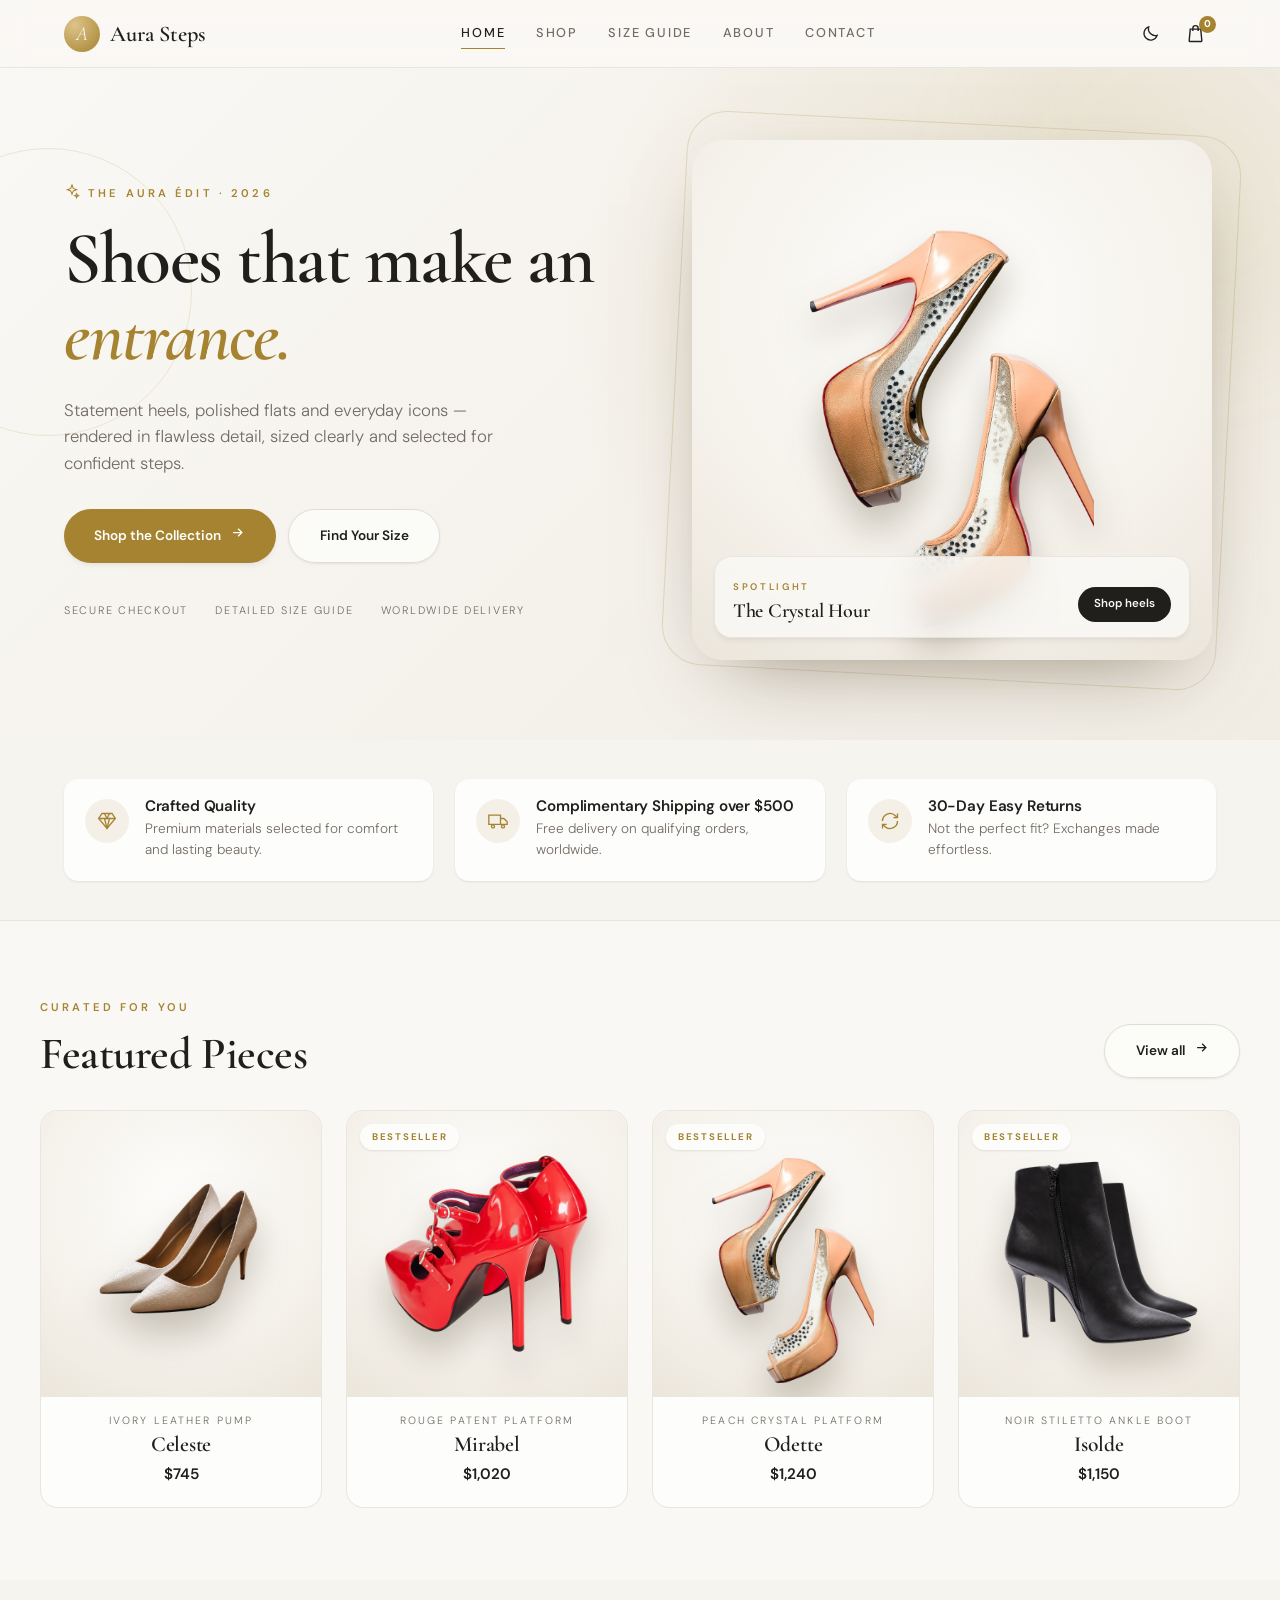
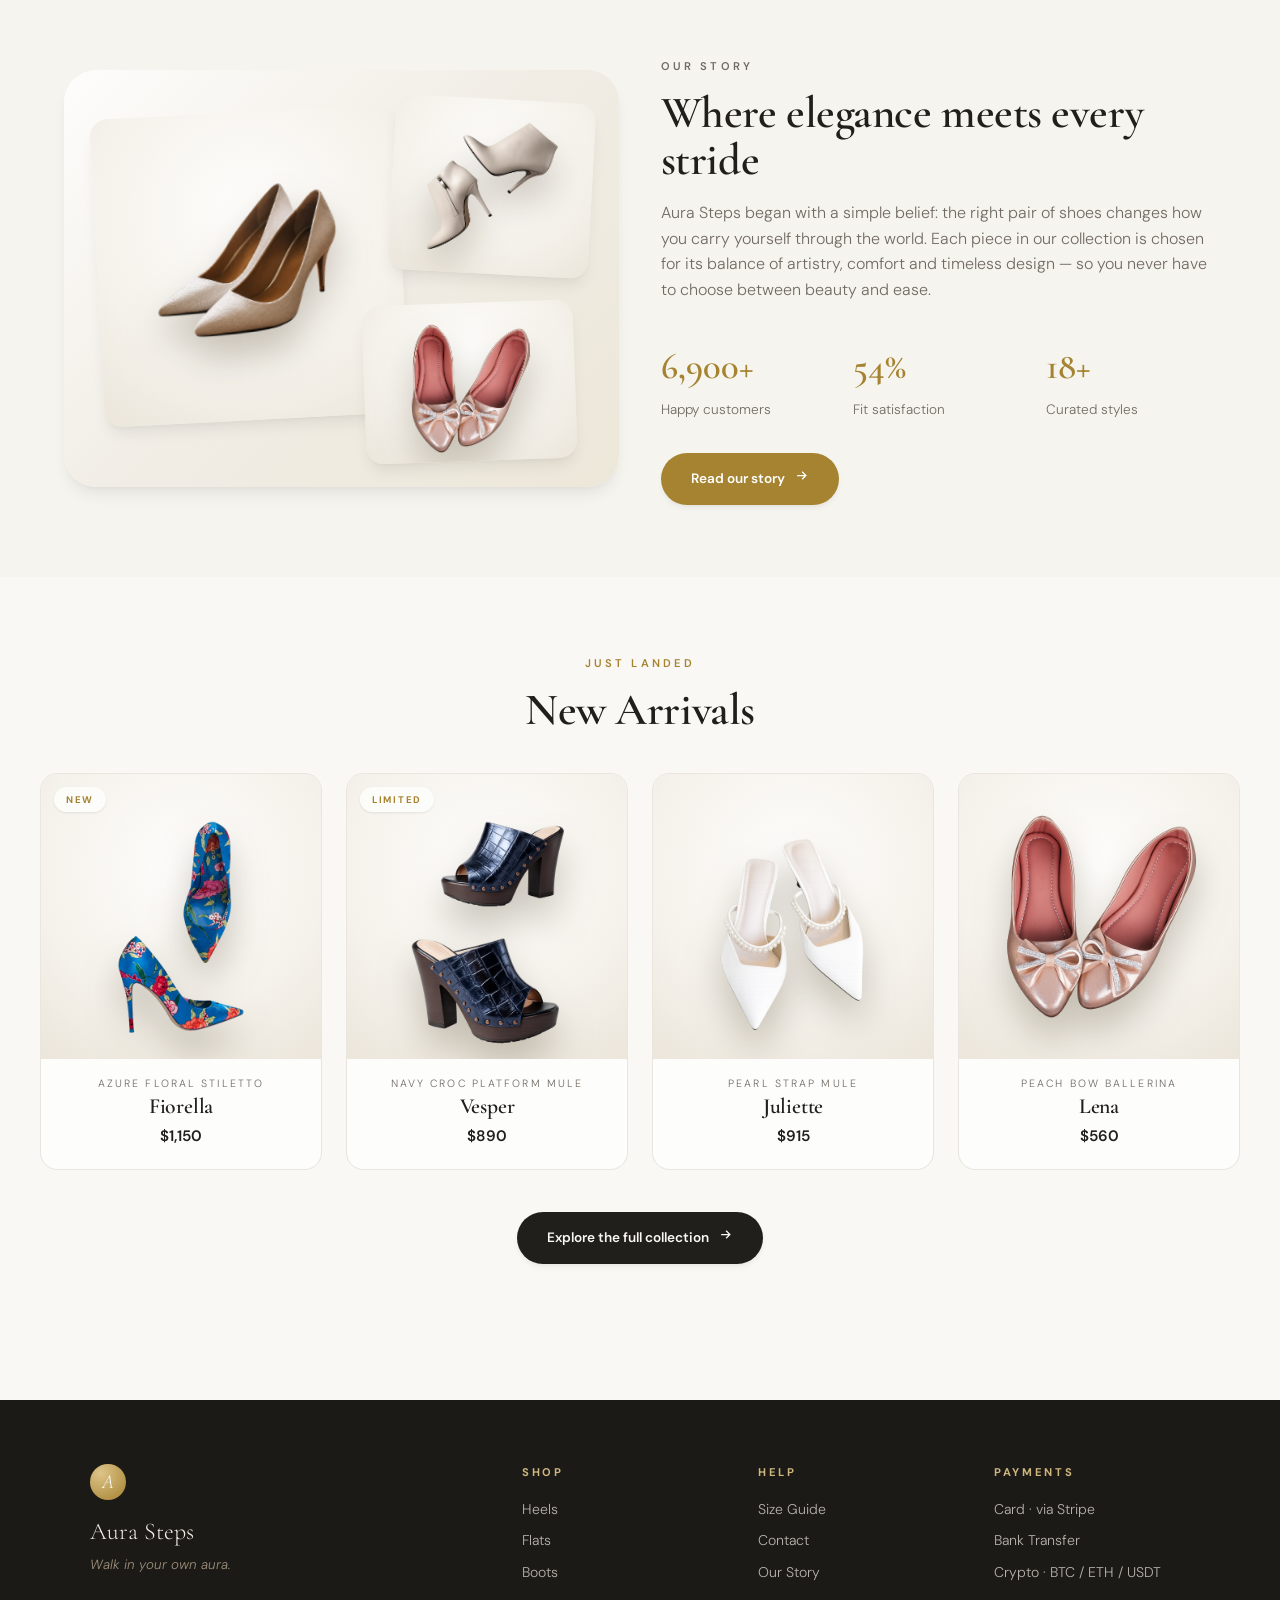
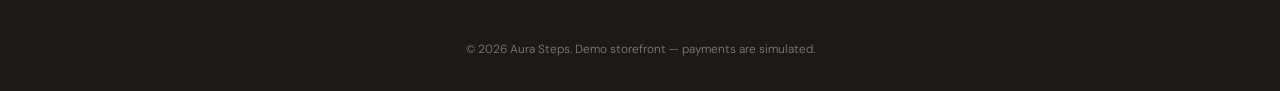
==== index.html @ 5257da81 "Optimize product images to WebP (55MB -> 4MB) Convert all 32 product photos from PNG to resized (max" ====
<!DOCTYPE html>
<html lang="en">
<head>
  <meta charset="UTF-8" />
  <meta name="viewport" content="width=device-width, initial-scale=1.0" />
  <title>Aura Steps — Luxury Footwear for Her</title>
  <meta name="description" content="Statement heels, polished flats and everyday icons — displayed beautifully, sized clearly." />
  <link rel="preconnect" href="https://fonts.googleapis.com" />
  <link rel="preconnect" href="https://fonts.gstatic.com" crossorigin />
  <link href="https://fonts.googleapis.com/css2?family=Cormorant+Garamond:ital,wght@0,500;0,600;1,500&family=DM+Sans:ital,opsz,wght@0,9..40,300;0,9..40,400;0,9..40,500;0,9..40,600;1,9..40,300&display=swap" rel="stylesheet" />
  <link rel="stylesheet" href="assets/styles.css" />
</head>
<body data-page="home">

  <header class="site-header" id="siteHeader"></header>

  <!-- Hero -->
  <section class="hero">
    <div class="hero-ring" aria-hidden="true"></div>
    <div class="hero-glow" aria-hidden="true"></div>
    <div class="hero-grid">
      <div>
        <p class="eyebrow"><span data-icon="sparkle"></span> The Aura Édit · 2026</p>
        <h1>Shoes that make an <span>entrance.</span></h1>
        <p class="hero-sub">Statement heels, polished flats and everyday icons — rendered in flawless detail, sized clearly and selected for confident steps.</p>
        <div class="hero-ctas">
          <a href="shop.html" class="btn btn-primary">Shop the Collection <span data-icon="arrow"></span></a>
          <a href="size-guide.html" class="btn btn-outline">Find Your Size</a>
        </div>
        <div class="hero-tags">
          <span>Secure checkout</span>
          <span>Detailed size guide</span>
          <span>Worldwide delivery</span>
        </div>
      </div>
      <div class="hero-figure">
        <div class="hero-figure-ring" aria-hidden="true"></div>
        <div class="hero-figure-card">
          <img src="images/heels-27.webp" alt="Odette — peach crystal platform heel" />
          <div class="hero-spot">
            <div>
              <p class="eyebrow">Spotlight</p>
              <h3>The Crystal Hour</h3>
            </div>
            <a href="product.html?id=h27">Shop heels</a>
          </div>
        </div>
      </div>
    </div>
  </section>

  <!-- Value props -->
  <section class="value-props">
    <div class="value-grid">
      <div class="value-item reveal">
        <span class="vicon" data-icon="gem"></span>
        <div><h3>Crafted Quality</h3><p>Premium materials selected for comfort and lasting beauty.</p></div>
      </div>
      <div class="value-item reveal">
        <span class="vicon" data-icon="truck"></span>
        <div><h3>Complimentary Shipping over $500</h3><p>Free delivery on qualifying orders, worldwide.</p></div>
      </div>
      <div class="value-item reveal">
        <span class="vicon" data-icon="refresh"></span>
        <div><h3>30-Day Easy Returns</h3><p>Not the perfect fit? Exchanges made effortless.</p></div>
      </div>
    </div>
  </section>

  <!-- Featured -->
  <section class="section container">
    <div class="row-head">
      <div>
        <p class="eyebrow">Curated for you</p>
        <h2 style="font-size: clamp(2rem, 3.6vw, 2.8rem);">Featured Pieces</h2>
      </div>
      <a href="shop.html" class="btn btn-outline">View all <span data-icon="arrow"></span></a>
    </div>
    <div class="product-grid" id="featuredGrid"></div>
  </section>

  <!-- Story -->
  <section class="story">
    <div class="story-grid">
      <div class="story-collage reveal">
        <div class="tile tile-1"><img src="images/heels-01.webp" alt="Celeste ivory pump" /></div>
        <div class="tile tile-2"><img src="images/boots-16.webp" alt="Greta ivory bootie" /></div>
        <div class="tile tile-3"><img src="images/flats-13.webp" alt="Lena peach ballerina" /></div>
      </div>
      <div class="story-copy reveal">
        <p class="eyebrow">Our story</p>
        <h2>Where elegance meets every stride</h2>
        <p>Aura Steps began with a simple belief: the right pair of shoes changes how you carry yourself through the world. Each piece in our collection is chosen for its balance of artistry, comfort and timeless design — so you never have to choose between beauty and ease.</p>
        <div class="story-stats">
          <div><span class="counter" data-target="12000" data-suffix="+">0</span><p>Happy customers</p></div>
          <div><span class="counter" data-target="98" data-suffix="%">0</span><p>Fit satisfaction</p></div>
          <div><span class="counter" id="stylesCount" data-target="32" data-suffix="+">0</span><p>Curated styles</p></div>
        </div>
        <a href="about.html" class="btn btn-primary" style="margin-top: 2rem;">Read our story <span data-icon="arrow"></span></a>
      </div>
    </div>
  </section>

  <!-- New arrivals -->
  <section class="section container">
    <div class="section-head center">
      <p class="eyebrow">Just landed</p>
      <h2>New Arrivals</h2>
    </div>
    <div class="product-grid" id="arrivalsGrid"></div>
    <div style="text-align:center; margin-top: 2.6rem;">
      <a href="shop.html" class="btn btn-dark">Explore the full collection <span data-icon="arrow"></span></a>
    </div>
  </section>

  <footer class="site-footer" id="siteFooter"></footer>

  <script src="assets/data.js"></script>
  <script src="assets/main.js"></script>
</body>
</html>
---- assets/styles.css ----
/* ============================================================
   AURA STEPS — design system
   Warm ivory / gold token palette with dark mode
   (HSL tokens modeled on the Aura Heels style guide)
   ============================================================ */

:root {
  --background: 40 33% 97%;
  --foreground: 30 8% 12%;
  --card: 40 40% 99%;
  --card-foreground: 30 8% 12%;
  --primary: 42 55% 42%;
  --primary-foreground: 0 0% 100%;
  --secondary: 40 30% 92%;
  --secondary-foreground: 30 8% 15%;
  --muted: 40 25% 93%;
  --muted-foreground: 30 6% 42%;
  --accent: 42 35% 89%;
  --accent-foreground: 30 8% 15%;
  --destructive: 0 72% 45%;
  --border: 38 20% 86%;
  --input: 38 20% 84%;
  --ring: 42 55% 42%;

  --radius: 0.625rem;
  --radius-sm: calc(var(--radius) - 4px);
  --radius-lg: calc(var(--radius) + 4px);
  --radius-full: 9999px;

  --shadow-sm: 0 1px 2px 0 rgb(0 0 0 / 0.03), 0 1px 3px 0 rgb(0 0 0 / 0.06);
  --shadow-md: 0 4px 6px -1px rgb(0 0 0 / 0.05), 0 2px 4px -2px rgb(0 0 0 / 0.05);
  --shadow-lg: 0 10px 15px -3px rgb(0 0 0 / 0.07), 0 4px 6px -4px rgb(0 0 0 / 0.05);
  --shadow-hero: 0 30px 80px -35px rgba(68, 48, 16, 0.55);

  --duration-fast: 150ms;
  --duration-normal: 250ms;
  --duration-slow: 350ms;

  --font-body: "DM Sans", "Segoe UI", sans-serif;
  --font-display: "Cormorant Garamond", Georgia, serif;

  --shoe-pane: radial-gradient(circle at 50% 32%, hsl(40 45% 99%) 0%, hsl(40 33% 94%) 62%, hsl(39 30% 89%) 100%);
  --shoe-shadow: drop-shadow(0 22px 18px rgba(60, 45, 20, 0.26));
}

.dark {
  --background: 240 8% 6%;
  --foreground: 40 20% 96%;
  --card: 240 7% 9%;
  --card-foreground: 40 20% 96%;
  --primary: 42 55% 55%;
  --primary-foreground: 30 10% 8%;
  --secondary: 240 5% 13%;
  --secondary-foreground: 40 20% 96%;
  --muted: 240 5% 14%;
  --muted-foreground: 40 8% 62%;
  --accent: 240 5% 17%;
  --accent-foreground: 40 20% 96%;
  --border: 240 5% 17%;
  --input: 240 5% 19%;
  --ring: 42 55% 55%;

  --shadow-sm: 0 1px 3px 0 rgb(0 0 0 / 0.3), 0 1px 2px -1px rgb(0 0 0 / 0.3);
  --shadow-md: 0 4px 6px -1px rgb(0 0 0 / 0.35), 0 2px 4px -2px rgb(0 0 0 / 0.3);
  --shadow-lg: 0 10px 15px -3px rgb(0 0 0 / 0.4), 0 4px 6px -4px rgb(0 0 0 / 0.3);
  --shadow-hero: 0 30px 80px -35px rgba(0, 0, 0, 0.8);

  --shoe-pane: radial-gradient(circle at 50% 32%, hsl(240 6% 15%) 0%, hsl(240 6% 11%) 62%, hsl(240 7% 8%) 100%);
  --shoe-shadow: drop-shadow(0 22px 20px rgba(0, 0, 0, 0.55));
}

* { margin: 0; padding: 0; box-sizing: border-box; }
[hidden] { display: none !important; }
html { scroll-behavior: smooth; }

body {
  font-family: var(--font-body);
  background: hsl(var(--background));
  color: hsl(var(--foreground));
  line-height: 1.6;
  font-weight: 300;
  transition: background-color var(--duration-normal), color var(--duration-normal);
}

h1, h2, h3 { font-family: var(--font-display); font-weight: 600; line-height: 1.05; letter-spacing: -0.01em; }
a { color: inherit; }
img { max-width: 100%; }

.eyebrow {
  display: inline-flex; align-items: center; gap: 0.5rem;
  text-transform: uppercase; letter-spacing: 0.28em;
  font-size: 0.7rem; font-weight: 600;
  color: hsl(var(--primary));
  margin-bottom: 0.9rem;
}

.container { max-width: 1200px; margin: 0 auto; padding: 0 1.5rem; }
.section { padding: 4.5rem 0; }
.section-head { margin-bottom: 2.4rem; }
.section-head.center { text-align: center; }
.section-head h2 { font-size: clamp(2rem, 3.6vw, 2.8rem); }
.section-sub { color: hsl(var(--muted-foreground)); max-width: 540px; margin-top: 0.6rem; }
.center .section-sub { margin-inline: auto; }

/* ---------- Buttons ---------- */
.btn {
  display: inline-flex; align-items: center; justify-content: center; gap: 0.55rem;
  font-family: var(--font-body); font-size: 0.85rem; font-weight: 600;
  text-decoration: none; border: none; cursor: pointer;
  padding: 0.95rem 1.9rem; border-radius: var(--radius-full);
  transition: transform var(--duration-fast), background-color var(--duration-fast), color var(--duration-fast);
}
.btn-primary { background: hsl(var(--primary)); color: hsl(var(--primary-foreground)); box-shadow: var(--shadow-md); }
.btn-primary:hover { transform: scale(1.04); }
.btn-dark { background: hsl(var(--foreground)); color: hsl(var(--background)); box-shadow: var(--shadow-md); }
.btn-dark:hover { transform: scale(1.04); }
.btn-outline {
  background: hsl(var(--card) / 0.8); color: hsl(var(--foreground));
  border: 1px solid hsl(var(--border)); box-shadow: var(--shadow-sm); backdrop-filter: blur(6px);
}
.btn-outline:hover { background: hsl(var(--accent)); }
.btn-block { width: 100%; }

/* ---------- Header ---------- */
.site-header {
  position: sticky; top: 0; z-index: 50;
  background: hsl(var(--background) / 0.82);
  backdrop-filter: blur(14px);
  border-bottom: 1px solid hsl(var(--border) / 0.7);
}
.nav-inner {
  max-width: 1200px; margin: 0 auto;
  display: flex; align-items: center; justify-content: space-between;
  padding: 0.85rem 1.5rem; gap: 1rem;
}
.brand { display: flex; align-items: center; gap: 0.65rem; text-decoration: none; }
.brand-mark {
  width: 36px; height: 36px; border-radius: 50%;
  display: grid; place-items: center;
  background: radial-gradient(circle at 30% 25%, hsl(42 55% 70%), hsl(var(--primary)));
  color: #fff; font-family: var(--font-display); font-size: 1.25rem; font-style: italic;
}
.brand-name { font-family: var(--font-display); font-size: 1.4rem; font-weight: 600; }
.nav-links { display: flex; gap: 1.9rem; }
.nav-links a {
  text-decoration: none; font-size: 0.8rem; letter-spacing: 0.14em; text-transform: uppercase;
  font-weight: 500; color: hsl(var(--muted-foreground));
  transition: color var(--duration-fast);
  padding: 0.3rem 0;
}
.nav-links a:hover { color: hsl(var(--primary)); }
.nav-links a.active { color: hsl(var(--foreground)); border-bottom: 1.5px solid hsl(var(--primary)); }
.nav-actions { display: flex; align-items: center; gap: 0.35rem; }
.icon-btn {
  position: relative; display: grid; place-items: center;
  width: 40px; height: 40px; border-radius: 50%;
  background: none; border: none; cursor: pointer; color: hsl(var(--foreground));
  text-decoration: none; transition: background-color var(--duration-fast);
}
.icon-btn:hover { background: hsl(var(--accent)); }
.cart-count {
  position: absolute; top: 2px; right: 0;
  background: hsl(var(--primary)); color: hsl(var(--primary-foreground));
  font-size: 0.62rem; font-weight: 700;
  min-width: 17px; height: 17px; border-radius: var(--radius-full);
  display: grid; place-items: center; padding: 0 3px;
}
.menu-btn { display: none; }

/* ---------- Hero ---------- */
.hero {
  position: relative; overflow: hidden; isolation: isolate;
  background:
    radial-gradient(circle at 75% 35%, hsl(var(--primary) / 0.16), transparent 38%),
    linear-gradient(135deg, hsl(var(--background)), hsl(var(--secondary)));
}
.hero-ring {
  position: absolute; left: -6rem; top: 5rem; width: 18rem; height: 18rem;
  border-radius: 50%; border: 1px solid hsl(var(--primary) / 0.16);
}
.hero-glow {
  position: absolute; right: -6rem; top: -6rem; width: 24rem; height: 24rem;
  border-radius: 50%; background: hsl(var(--primary) / 0.06); filter: blur(48px);
}
.hero-grid {
  position: relative; max-width: 1200px; margin: 0 auto;
  display: grid; grid-template-columns: 1.05fr 0.95fr; align-items: center;
  gap: 2.5rem; padding: 4.5rem 1.5rem 5rem; min-height: 620px;
}
.hero h1 { font-size: clamp(2.9rem, 6vw, 4.6rem); letter-spacing: -0.02em; }
.hero h1 span { color: hsl(var(--primary)); font-style: italic; }
.hero-sub { margin-top: 1.4rem; max-width: 460px; color: hsl(var(--muted-foreground)); font-size: 1.05rem; }
.hero-ctas { margin-top: 2rem; display: flex; flex-wrap: wrap; gap: 0.8rem; }
.hero-tags {
  margin-top: 2.4rem; display: flex; flex-wrap: wrap; gap: 0.6rem 1.7rem;
  font-size: 0.68rem; letter-spacing: 0.16em; text-transform: uppercase; color: hsl(var(--muted-foreground));
}
.hero-figure { position: relative; max-width: 520px; width: 100%; margin: 0 auto; }
.hero-figure-ring {
  position: absolute; inset: -1.1rem; border-radius: 2.5rem;
  border: 1px solid hsl(var(--primary) / 0.22); transform: rotate(3deg);
}
.hero-figure-card {
  position: relative; aspect-ratio: 1; border-radius: 2rem; overflow: hidden;
  background: var(--shoe-pane); box-shadow: var(--shadow-hero);
  display: grid; place-items: center;
}
.hero-figure-card img { width: 74%; height: 74%; object-fit: contain; filter: var(--shoe-shadow); }
.hero-spot {
  position: absolute; left: 1.4rem; right: 1.4rem; bottom: 1.4rem;
  display: flex; align-items: flex-end; justify-content: space-between; gap: 1rem;
  background: hsl(var(--background) / 0.85); border: 1px solid hsl(var(--border) / 0.7);
  border-radius: 1.1rem; padding: 0.95rem 1.1rem; backdrop-filter: blur(10px); box-shadow: var(--shadow-md);
}
.hero-spot .eyebrow { margin: 0; font-size: 0.6rem; }
.hero-spot h3 { font-size: 1.25rem; margin-top: 0.2rem; }
.hero-spot a {
  white-space: nowrap; text-decoration: none;
  background: hsl(var(--foreground)); color: hsl(var(--background));
  font-size: 0.72rem; font-weight: 600; padding: 0.5rem 1rem; border-radius: var(--radius-full);
}

/* ---------- Value props ---------- */
.value-props { border-bottom: 1px solid hsl(var(--border) / 0.6); background: hsl(var(--secondary) / 0.4); }
.value-grid {
  max-width: 1200px; margin: 0 auto;
  display: grid; grid-template-columns: repeat(3, 1fr); gap: 1.4rem;
  padding: 2.4rem 1.5rem;
}
.value-item {
  display: flex; gap: 1rem; align-items: flex-start;
  background: hsl(var(--card)); border-radius: var(--radius-lg);
  padding: 1.25rem 1.3rem; box-shadow: var(--shadow-sm);
}
.value-item .vicon {
  flex-shrink: 0; width: 44px; height: 44px; border-radius: 50%;
  display: grid; place-items: center;
  background: hsl(var(--primary) / 0.1); color: hsl(var(--primary));
}
.value-item h3 { font-family: var(--font-body); font-size: 0.95rem; font-weight: 600; }
.value-item p { font-size: 0.85rem; color: hsl(var(--muted-foreground)); margin-top: 0.2rem; }

/* ---------- Product cards ---------- */
.product-grid {
  display: grid; grid-template-columns: repeat(auto-fill, minmax(240px, 1fr)); gap: 1.5rem;
}
.product-card {
  display: block; text-decoration: none;
  background: hsl(var(--card)); border: 1px solid hsl(var(--border) / 0.7);
  border-radius: 1.1rem; overflow: hidden;
  transition: transform var(--duration-normal), box-shadow var(--duration-normal);
}
.product-card:hover { transform: translateY(-5px); box-shadow: var(--shadow-lg); }
.product-card-image {
  aspect-ratio: 1 / 1.02; position: relative; overflow: hidden;
  display: grid; place-items: center; background: var(--shoe-pane);
}
.product-card-image img {
  width: 76%; height: 76%; object-fit: contain;
  filter: var(--shoe-shadow);
  transition: transform var(--duration-slow);
}
.product-card:hover .product-card-image img { transform: translateY(-4px) scale(1.04); }
.product-badge {
  position: absolute; top: 13px; left: 13px; z-index: 2;
  background: hsl(var(--card) / 0.92); color: hsl(var(--primary));
  font-size: 0.6rem; font-weight: 700; letter-spacing: 0.18em; text-transform: uppercase;
  padding: 0.32rem 0.75rem; border-radius: var(--radius-full); box-shadow: var(--shadow-sm);
}
.product-card-body { padding: 1.05rem 1.2rem 1.3rem; text-align: center; }
.product-style { font-size: 0.66rem; letter-spacing: 0.2em; text-transform: uppercase; color: hsl(var(--muted-foreground)); }
.product-card-body h3 { font-size: 1.35rem; margin-top: 0.15rem; }
.product-price { margin-top: 0.4rem; font-weight: 600; font-size: 0.95rem; }
.empty-note { grid-column: 1 / -1; text-align: center; color: hsl(var(--muted-foreground)); padding: 3rem 0; font-style: italic; font-family: var(--font-display); font-size: 1.25rem; }

.row-head { display: flex; align-items: flex-end; justify-content: space-between; gap: 1rem; margin-bottom: 2rem; }

/* ---------- Story ---------- */
.story { background: hsl(var(--secondary) / 0.4); }
.story-grid {
  max-width: 1200px; margin: 0 auto;
  display: grid; grid-template-columns: 1fr 1fr; align-items: center; gap: 2.6rem;
  padding: 4.5rem 1.5rem;
}
.story-collage {
  position: relative; aspect-ratio: 4 / 3; border-radius: 2rem;
  background: linear-gradient(135deg, hsl(var(--card)), hsl(var(--secondary)), hsl(var(--accent)));
  box-shadow: var(--shadow-lg);
}
.story-collage .tile {
  position: absolute; border-radius: 1.1rem; overflow: hidden;
  background: var(--shoe-pane); box-shadow: var(--shadow-lg);
  display: grid; place-items: center;
}
.story-collage .tile img { width: 80%; height: 80%; object-fit: contain; filter: var(--shoe-shadow); }
.tile-1 { left: 6%; top: 10%; width: 55%; height: 74%; transform: rotate(-3deg); }
.tile-2 { right: 5%; top: 7%; width: 36%; height: 42%; transform: rotate(3deg); }
.tile-3 { right: 8%; bottom: 6%; width: 38%; height: 38%; transform: rotate(-2deg); }
.story-copy h2 { font-size: clamp(2rem, 3.6vw, 2.8rem); margin-bottom: 1rem; }
.story-copy p { color: hsl(var(--muted-foreground)); }
.story-stats { margin-top: 2.2rem; display: grid; grid-template-columns: repeat(3, 1fr); gap: 1.4rem; }
.counter { font-family: var(--font-display); font-size: 2.3rem; font-weight: 600; color: hsl(var(--primary)); }
.story-stats p { font-size: 0.85rem; color: hsl(var(--muted-foreground)); margin-top: 0.15rem; }

/* ---------- Shop toolbar ---------- */
.shop-toolbar {
  display: flex; flex-wrap: wrap; align-items: center; gap: 0.9rem;
  margin-bottom: 2.2rem;
}
.search-wrap {
  display: flex; align-items: center; gap: 0.55rem;
  background: hsl(var(--card)); border: 1px solid hsl(var(--input));
  border-radius: var(--radius-full); padding: 0.6rem 1.1rem; flex: 1; min-width: 210px;
  color: hsl(var(--muted-foreground));
}
.search-wrap input {
  border: none; background: none; outline: none; width: 100%;
  font-family: var(--font-body); font-size: 0.9rem; color: hsl(var(--foreground));
}
.filter-chip {
  background: hsl(var(--card)); border: 1px solid hsl(var(--border));
  border-radius: var(--radius-full); padding: 0.55rem 1.35rem; cursor: pointer;
  font-family: var(--font-body); font-size: 0.76rem; letter-spacing: 0.14em; text-transform: uppercase;
  color: hsl(var(--muted-foreground)); transition: all var(--duration-fast); font-weight: 500;
}
.filter-chip:hover { border-color: hsl(var(--primary)); color: hsl(var(--primary)); }
.filter-chip.active { background: hsl(var(--foreground)); border-color: hsl(var(--foreground)); color: hsl(var(--background)); }
.sort-select {
  background: hsl(var(--card)); border: 1px solid hsl(var(--input));
  border-radius: var(--radius-full); padding: 0.6rem 1rem;
  font-family: var(--font-body); font-size: 0.85rem; color: hsl(var(--foreground)); cursor: pointer;
}
.shop-count { font-size: 0.8rem; color: hsl(var(--muted-foreground)); letter-spacing: 0.08em; }

/* ---------- Product page ---------- */
.breadcrumb { font-size: 0.8rem; color: hsl(var(--muted-foreground)); margin-bottom: 1.6rem; }
.breadcrumb a { color: inherit; text-decoration: none; }
.breadcrumb a:hover { color: hsl(var(--primary)); }
.breadcrumb span { color: hsl(var(--foreground)); }
.pd-grid { display: grid; grid-template-columns: 1fr 1fr; gap: 3rem; align-items: start; }
.pd-image {
  position: relative; border-radius: 1.6rem; overflow: hidden;
  background: var(--shoe-pane); aspect-ratio: 1; display: grid; place-items: center;
  box-shadow: var(--shadow-md);
}
.pd-image img { width: 78%; height: 78%; object-fit: contain; filter: var(--shoe-shadow); }
.pd-info h1 { font-size: clamp(2.1rem, 4vw, 3rem); }
.pd-style { font-size: 0.75rem; letter-spacing: 0.22em; text-transform: uppercase; color: hsl(var(--muted-foreground)); margin-top: 0.3rem; }
.pd-price { font-size: 1.4rem; font-weight: 600; color: hsl(var(--primary)); margin: 1rem 0 1.1rem; }
.pd-desc { color: hsl(var(--muted-foreground)); font-size: 0.95rem; }
.pd-section { margin-top: 1.7rem; }
.pd-label-row {
  display: flex; justify-content: space-between; align-items: center;
  font-size: 0.75rem; letter-spacing: 0.14em; text-transform: uppercase;
  color: hsl(var(--muted-foreground)); margin-bottom: 0.7rem; font-weight: 500;
}
.link-btn {
  background: none; border: none; cursor: pointer; font-family: var(--font-body);
  font-size: 0.78rem; color: hsl(var(--primary)); text-decoration: underline; text-underline-offset: 3px;
}
.size-pills { display: flex; flex-wrap: wrap; gap: 0.5rem; }
.size-pill {
  min-width: 47px; padding: 0.55rem 0.7rem;
  border: 1px solid hsl(var(--input)); border-radius: var(--radius);
  background: hsl(var(--card)); color: hsl(var(--foreground));
  font-family: var(--font-body); font-size: 0.85rem; cursor: pointer;
  transition: all var(--duration-fast);
}
.size-pill:hover { border-color: hsl(var(--primary)); }
.size-pill.selected { background: hsl(var(--foreground)); color: hsl(var(--background)); border-color: hsl(var(--foreground)); }
.size-error { color: hsl(var(--destructive)); font-size: 0.8rem; margin-top: 0.55rem; }
.pd-chart { margin-top: 1rem; border: 1px solid hsl(var(--border)); border-radius: var(--radius-lg); overflow: hidden; }
.qty-row { display: flex; align-items: center; gap: 1.1rem; margin-top: 1.7rem; }
.qty-control {
  display: flex; align-items: center; gap: 0.85rem;
  border: 1px solid hsl(var(--input)); border-radius: var(--radius-full);
  padding: 0.4rem 0.9rem; background: hsl(var(--card));
}
.qty-control button {
  background: none; border: none; cursor: pointer; font-size: 1.05rem;
  color: hsl(var(--muted-foreground)); padding: 0.1rem 0.3rem;
}
.pd-fineprint { text-align: center; font-size: 0.75rem; color: hsl(var(--muted-foreground)); margin-top: 0.9rem; }

/* ---------- Size tables ---------- */
.table-wrap { overflow-x: auto; border-radius: var(--radius-lg); box-shadow: var(--shadow-md); }
.size-table { width: 100%; border-collapse: collapse; background: hsl(var(--card)); font-size: 0.9rem; min-width: 520px; }
.size-table th {
  background: hsl(var(--foreground)); color: hsl(var(--background));
  font-weight: 500; letter-spacing: 0.16em; text-transform: uppercase; font-size: 0.68rem;
  padding: 0.85rem 1rem;
}
.size-table td { padding: 0.72rem 1rem; text-align: center; border-bottom: 1px solid hsl(var(--border)); color: hsl(var(--muted-foreground)); }
.size-table tr:last-child td { border-bottom: none; }
.size-table.compact { min-width: 0; font-size: 0.8rem; }
.size-table.compact th { padding: 0.5rem 0.6rem; font-size: 0.6rem; }
.size-table.compact td { padding: 0.45rem 0.6rem; }

.guide-cards { display: grid; grid-template-columns: repeat(auto-fit, minmax(230px, 1fr)); gap: 1.4rem; margin: 2.2rem 0; }
.guide-card { background: hsl(var(--card)); border: 1px solid hsl(var(--border) / 0.7); border-radius: var(--radius-lg); padding: 1.5rem 1.6rem; box-shadow: var(--shadow-sm); }
.guide-card .vicon {
  width: 44px; height: 44px; border-radius: 50%; display: grid; place-items: center;
  background: hsl(var(--primary) / 0.1); color: hsl(var(--primary)); margin-bottom: 0.9rem;
}
.guide-card h3 { font-size: 1.3rem; margin-bottom: 0.4rem; }
.guide-card p { font-size: 0.88rem; color: hsl(var(--muted-foreground)); }

/* ---------- Cart page ---------- */
.cart-grid { display: grid; grid-template-columns: 1.5fr 1fr; gap: 2.6rem; align-items: start; }
.cart-item { display: flex; gap: 1.1rem; padding: 1.2rem 0; border-bottom: 1px solid hsl(var(--border)); }
.cart-item-thumb {
  width: 92px; height: 92px; border-radius: var(--radius-lg); overflow: hidden; flex-shrink: 0;
  background: var(--shoe-pane); display: grid; place-items: center;
}
.cart-item-thumb img { width: 82%; height: 82%; object-fit: contain; filter: var(--shoe-shadow); }
.cart-item-info { flex: 1; }
.cart-item-info h4 { font-family: var(--font-display); font-size: 1.2rem; }
.cart-item-info h4 a { text-decoration: none; }
.cart-item-meta { font-size: 0.76rem; color: hsl(var(--muted-foreground)); letter-spacing: 0.08em; }
.cart-item-row { display: flex; justify-content: space-between; align-items: center; margin-top: 0.6rem; }
.cart-item-price { font-weight: 600; font-size: 0.95rem; }
.cart-item-remove {
  background: none; border: none; color: hsl(var(--muted-foreground)); cursor: pointer;
  font-size: 0.73rem; text-decoration: underline; margin-top: 0.4rem; font-family: var(--font-body);
}
.summary-card {
  background: hsl(var(--secondary) / 0.5); border: 1px solid hsl(var(--border) / 0.7);
  border-radius: 1.2rem; padding: 1.6rem 1.7rem 1.8rem; position: sticky; top: 90px;
}
.summary-card h3 { font-size: 1.5rem; margin-bottom: 1rem; }
.summary-item { display: flex; justify-content: space-between; gap: 1rem; font-size: 0.85rem; padding: 0.3rem 0; color: hsl(var(--muted-foreground)); }
.summary-line { display: flex; justify-content: space-between; font-size: 0.9rem; padding: 0.45rem 0; border-top: 1px solid hsl(var(--border)); color: hsl(var(--muted-foreground)); }
.summary-line.total { font-size: 1.15rem; font-weight: 600; color: hsl(var(--foreground)); }
.summary-note { font-size: 0.74rem; color: hsl(var(--muted-foreground)); margin: 0.5rem 0 1rem; }
.empty-state { text-align: center; padding: 4rem 1rem; }
.empty-state p { font-family: var(--font-display); font-size: 1.5rem; font-style: italic; color: hsl(var(--muted-foreground)); margin-bottom: 1.6rem; }

/* ---------- Checkout ---------- */
.demo-banner {
  display: inline-block; background: hsl(var(--primary) / 0.12); color: hsl(var(--primary));
  font-size: 0.74rem; letter-spacing: 0.08em; font-weight: 500;
  padding: 0.4rem 1rem; border-radius: var(--radius-full); margin-bottom: 1.8rem;
}
.checkout-grid { display: grid; grid-template-columns: 1.45fr 1fr; gap: 2.6rem; align-items: start; }
.checkout-form h3 { font-size: 1.45rem; margin: 1.6rem 0 0.9rem; }
.checkout-form h3:first-child { margin-top: 0; }
.checkout-form input, .checkout-form select, .checkout-form textarea {
  width: 100%; padding: 0.85rem 1.05rem; margin-bottom: 0.7rem;
  border: 1px solid hsl(var(--input)); border-radius: var(--radius-lg);
  background: hsl(var(--card)); color: hsl(var(--foreground));
  font-family: var(--font-body); font-size: 0.9rem;
}
.checkout-form input:focus, .checkout-form select:focus, .checkout-form textarea:focus {
  outline: none; border-color: hsl(var(--ring));
}
.field-row { display: grid; grid-template-columns: 1fr 1fr; gap: 0.7rem; }
.pay-tabs { display: flex; gap: 0.6rem; margin-bottom: 1.1rem; flex-wrap: wrap; }
.pay-tab {
  flex: 1; min-width: 108px;
  background: hsl(var(--card)); border: 1px solid hsl(var(--border)); border-radius: var(--radius-lg);
  padding: 0.75rem 0.5rem; cursor: pointer; color: hsl(var(--foreground));
  font-family: var(--font-body); font-size: 0.8rem; transition: all var(--duration-fast);
}
.pay-tab:hover { border-color: hsl(var(--primary)); }
.pay-tab.active { background: hsl(var(--foreground)); color: hsl(var(--background)); border-color: hsl(var(--foreground)); }
.pay-note { font-size: 0.74rem; color: hsl(var(--muted-foreground)); margin-bottom: 0.8rem; }
.bank-box {
  background: hsl(var(--card)); border: 1px dashed hsl(var(--primary) / 0.5);
  border-radius: var(--radius-lg); padding: 1rem 1.2rem; margin-bottom: 0.6rem;
}
.bank-box p { display: flex; justify-content: space-between; gap: 1rem; font-size: 0.85rem; padding: 0.25rem 0; }
.bank-box span { color: hsl(var(--muted-foreground)); }
.wallet { font-size: 0.78rem; word-break: break-all; text-align: right; }
.success-card { text-align: center; padding: 4rem 1.5rem; }
.success-ring {
  width: 76px; height: 76px; margin: 0 auto 1.6rem;
  border-radius: 50%; display: grid; place-items: center;
  background: radial-gradient(circle at 30% 25%, hsl(42 55% 70%), hsl(var(--primary)));
  color: #fff;
}
.success-card h2 { font-size: 2.4rem; margin-bottom: 0.8rem; }
.success-card p { color: hsl(var(--muted-foreground)); margin-bottom: 1.8rem; }

/* ---------- Footer ---------- */
.site-footer { background: hsl(30 8% 10%); color: hsl(40 30% 92%); padding: 4rem 1.5rem 2rem; margin-top: 4rem; }
.dark .site-footer { background: hsl(240 8% 4%); }
.footer-inner {
  max-width: 1100px; margin: 0 auto;
  display: grid; grid-template-columns: 2fr 1fr 1fr 1fr; gap: 2.5rem;
}
.footer-brand p { font-family: var(--font-display); font-size: 1.5rem; margin-top: 0.8rem; }
.footer-brand small { color: hsl(35 15% 55%); font-style: italic; }
.footer-col h5 { font-size: 0.7rem; letter-spacing: 0.24em; text-transform: uppercase; color: hsl(42 45% 65%); margin-bottom: 1rem; }
.footer-col a { display: block; color: inherit; opacity: 0.72; text-decoration: none; font-size: 0.88rem; margin-bottom: 0.55rem; }
.footer-col a:hover { opacity: 1; color: hsl(42 45% 65%); }
.footer-note { text-align: center; margin-top: 3rem; font-size: 0.74rem; color: hsl(35 10% 48%); }

/* ---------- Toast ---------- */
.toast {
  position: fixed; bottom: 28px; left: 50%; transform: translateX(-50%);
  background: hsl(var(--foreground)); color: hsl(var(--background));
  padding: 0.85rem 1.8rem; border-radius: var(--radius-full);
  font-size: 0.85rem; letter-spacing: 0.04em;
  z-index: 200; box-shadow: var(--shadow-lg);
  animation: rise var(--duration-normal) ease;
}
@keyframes rise { from { transform: translate(-50%, 14px); opacity: 0; } to { transform: translate(-50%, 0); opacity: 1; } }

/* ---------- Reveal ---------- */
.reveal { opacity: 0; transform: translateY(18px); transition: opacity 0.55s ease, transform 0.55s ease; }
.reveal.in { opacity: 1; transform: none; }

/* ---------- Page header ---------- */
.page-head { padding: 3.6rem 0 0.6rem; }
.page-head h1 { font-size: clamp(2.3rem, 4.5vw, 3.4rem); }

/* ---------- Responsive ---------- */
@media (max-width: 920px) {
  .hero-grid { grid-template-columns: 1fr; padding-top: 3rem; min-height: 0; }
  .hero-figure { max-width: 420px; }
  .value-grid { grid-template-columns: 1fr; }
  .story-grid { grid-template-columns: 1fr; }
  .pd-grid { grid-template-columns: 1fr; gap: 2rem; }
  .cart-grid, .checkout-grid { grid-template-columns: 1fr; }
  .summary-card { position: static; }
  .footer-inner { grid-template-columns: 1fr 1fr; }
  .nav-links {
    display: none;
    position: absolute; top: 100%; left: 0; right: 0;
    flex-direction: column; gap: 0;
    background: hsl(var(--background) / 0.97); backdrop-filter: blur(14px);
    border-bottom: 1px solid hsl(var(--border));
    padding: 0.6rem 1.5rem 1rem;
  }
  .nav-links.open { display: flex; }
  .nav-links a { padding: 0.7rem 0; border-bottom: none; }
  .menu-btn { display: grid; }
}
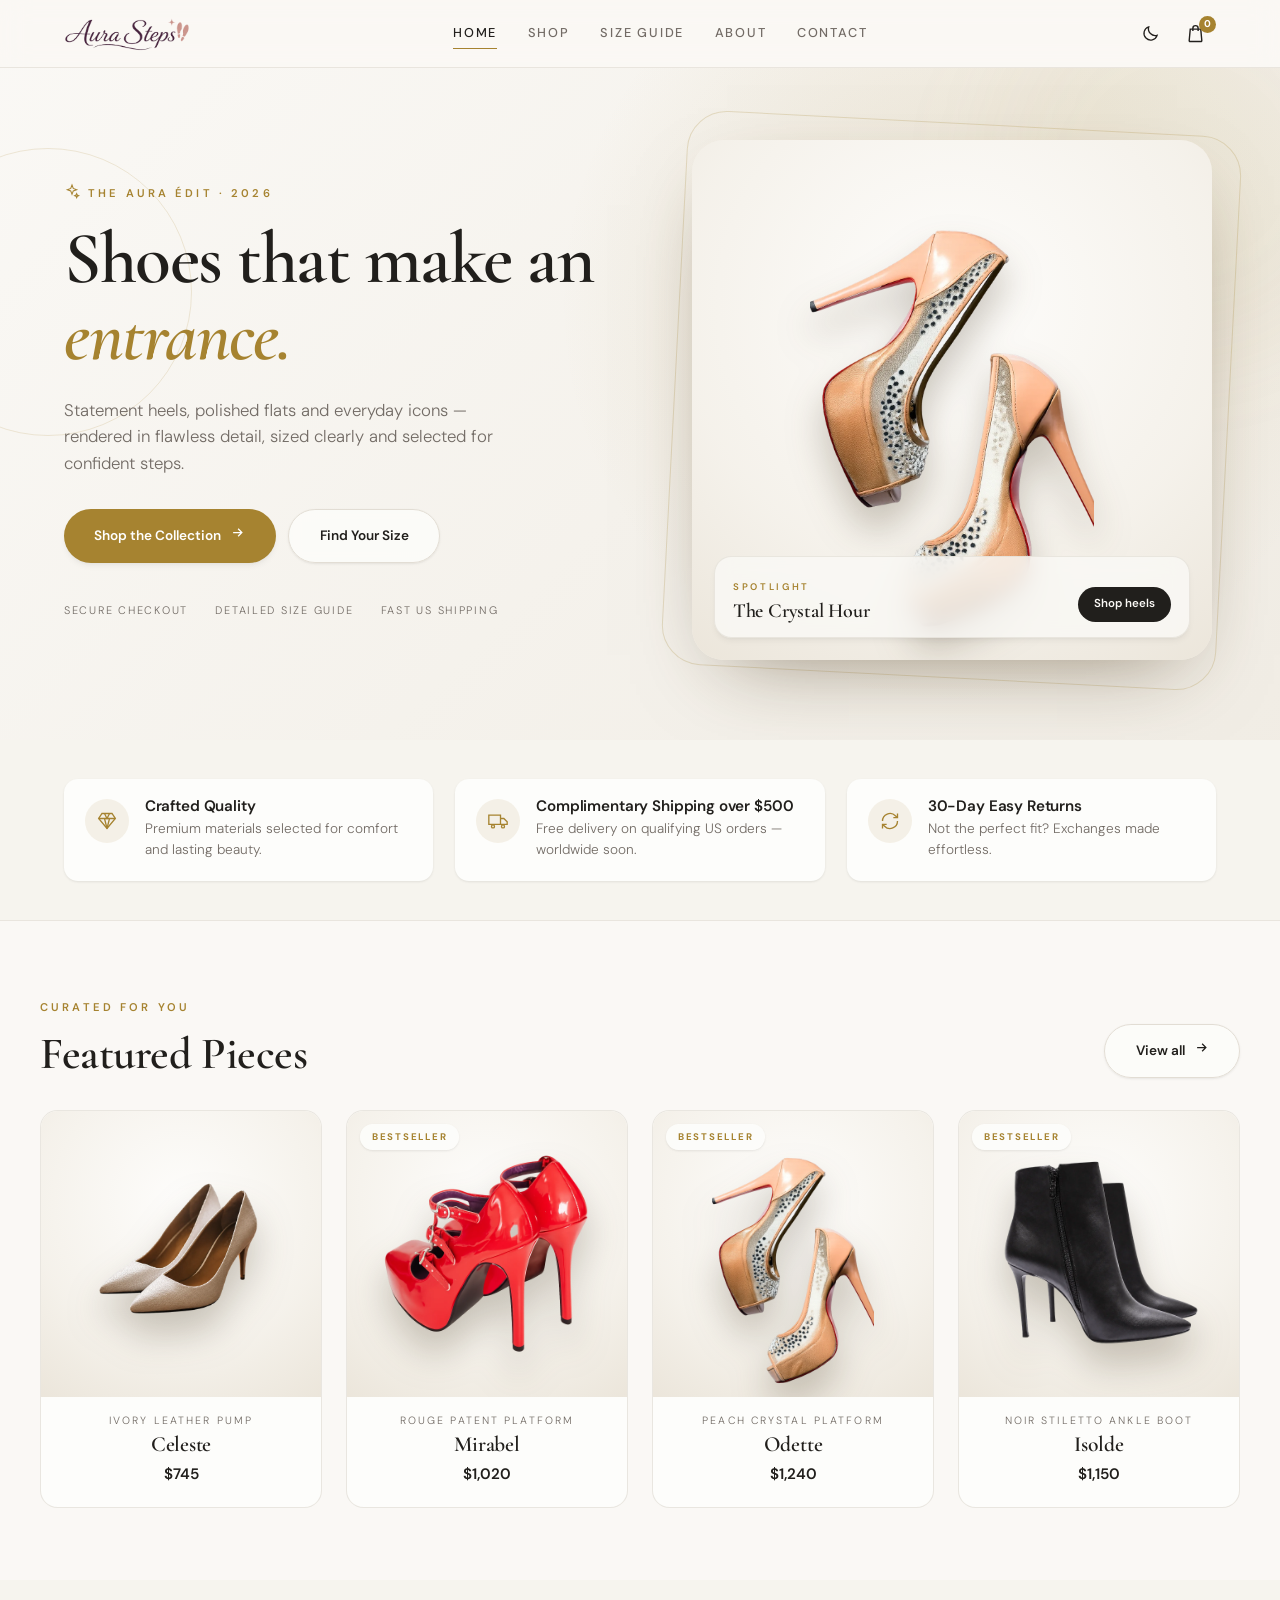
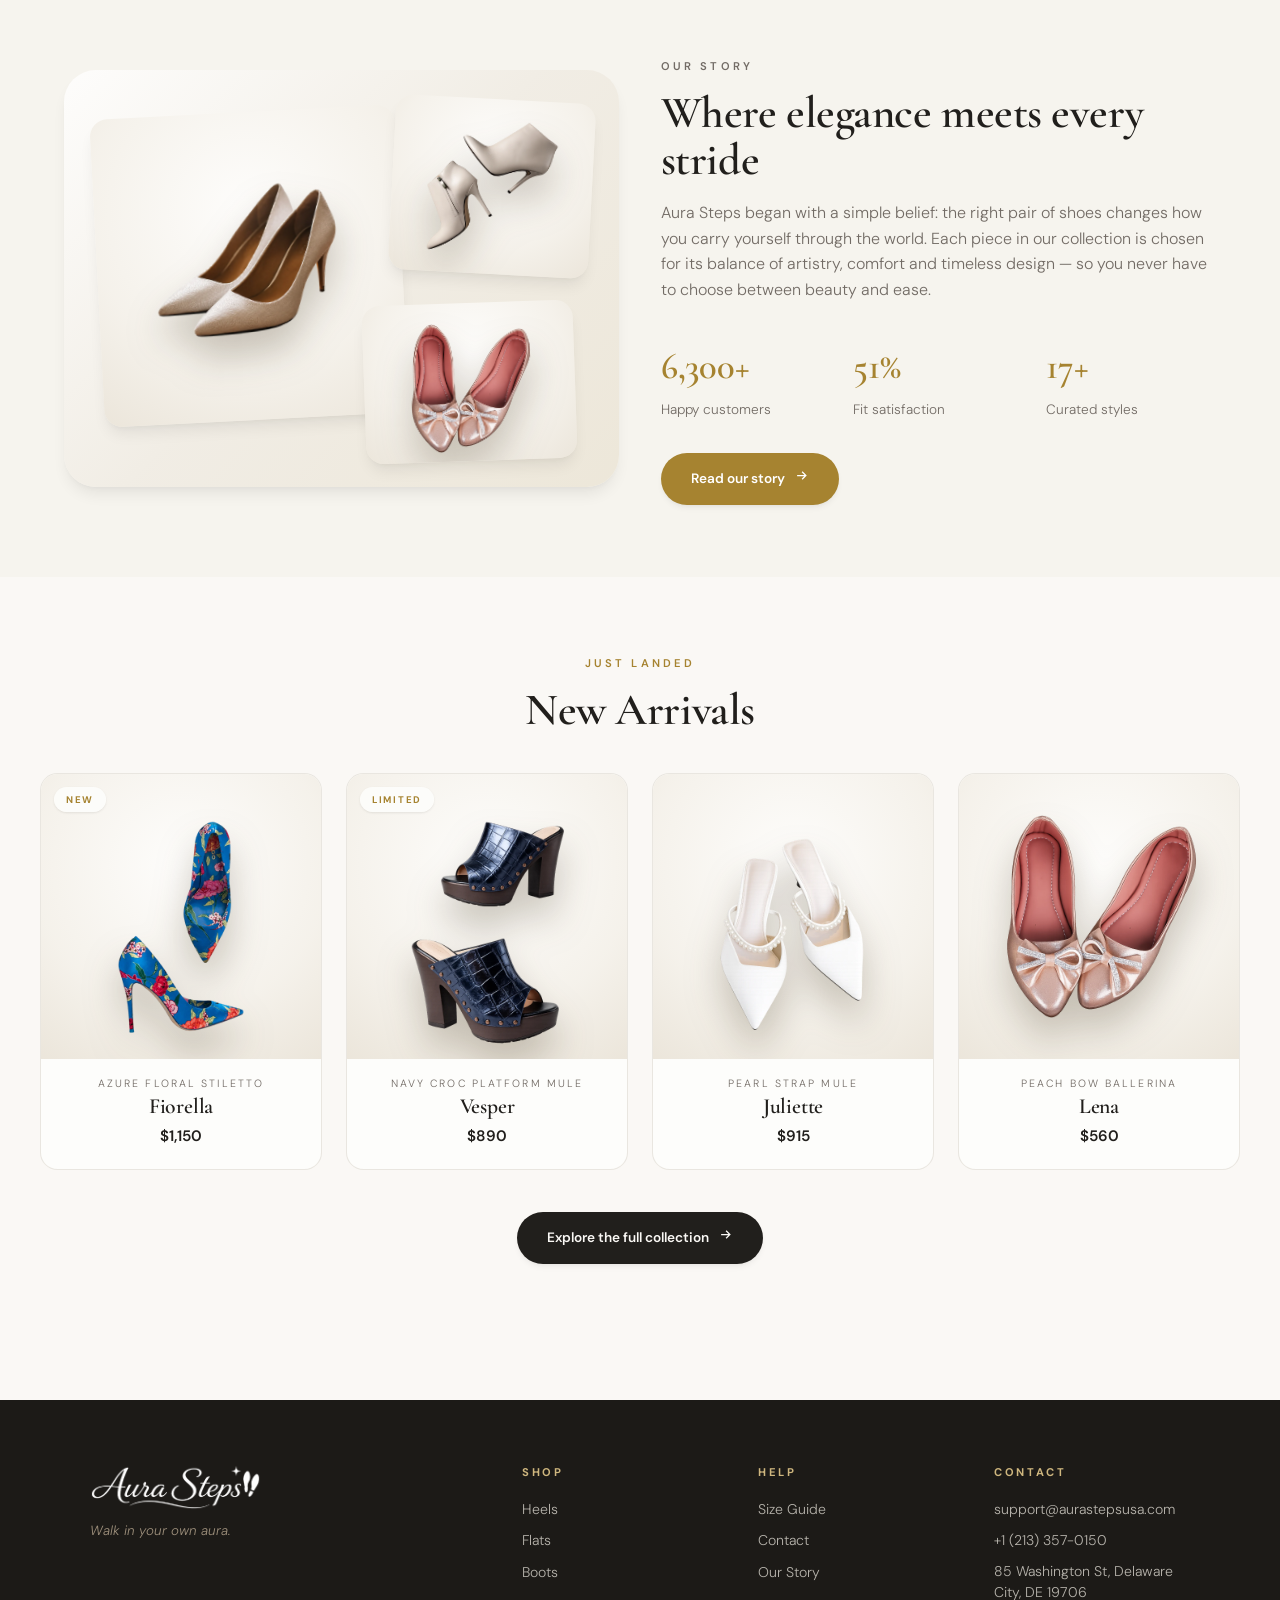
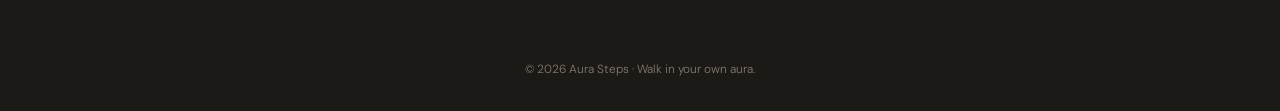
==== commit c42cab2e: "Add US-only address validation and shipping messaging at checkout Replace free-text country/state/po" ====
--- a/index.html
+++ b/index.html
@@ -30,7 +30,7 @@
         <div class="hero-tags">
           <span>Secure checkout</span>
           <span>Detailed size guide</span>
-          <span>Worldwide delivery</span>
+          <span>Fast US shipping</span>
         </div>
       </div>
       <div class="hero-figure">
@@ -58,7 +58,7 @@
       </div>
       <div class="value-item reveal">
         <span class="vicon" data-icon="truck"></span>
-        <div><h3>Complimentary Shipping over $500</h3><p>Free delivery on qualifying orders, worldwide.</p></div>
+        <div><h3>Complimentary Shipping over $500</h3><p>Free delivery on qualifying US orders — worldwide soon.</p></div>
       </div>
       <div class="value-item reveal">
         <span class="vicon" data-icon="refresh"></span>
--- a/assets/styles.css
+++ b/assets/styles.css
@@ -141,6 +141,9 @@
   color: #fff; font-family: var(--font-display); font-size: 1.25rem; font-style: italic;
 }
 .brand-name { font-family: var(--font-display); font-size: 1.4rem; font-weight: 600; }
+.brand-logo { height: 34px; width: auto; display: block; }
+.dark .brand-logo { filter: brightness(0) invert(1); }
+.footer-logo { height: 46px; filter: brightness(0) invert(1); margin-bottom: 0.4rem; }
 .nav-links { display: flex; gap: 1.9rem; }
 .nav-links a {
   text-decoration: none; font-size: 0.8rem; letter-spacing: 0.14em; text-transform: uppercase;
@@ -480,6 +483,29 @@
 }
 .success-card h2 { font-size: 2.4rem; margin-bottom: 0.8rem; }
 .success-card p { color: hsl(var(--muted-foreground)); margin-bottom: 1.8rem; }
+
+.pay-lead { font-size: 0.9rem; color: hsl(var(--muted-foreground)); margin-bottom: 1rem; }
+.ship-note { background: hsl(var(--primary) / 0.1); color: hsl(var(--foreground)); border-radius: var(--radius-lg); padding: 0.7rem 1rem; font-size: 0.85rem; margin-bottom: 1rem; }
+.field-msg { font-size: 0.8rem; margin: -0.3rem 0 0.7rem; }
+.field-msg.error { color: hsl(var(--destructive)); }
+.field-msg.ok { color: hsl(150 45% 40%); }
+#coCountry[readonly] { background: hsl(var(--muted)); color: hsl(var(--muted-foreground)); cursor: not-allowed; }
+
+/* ---------- Contact page ---------- */
+.contact-grid { display: grid; grid-template-columns: 0.8fr 1.2fr; gap: 2.4rem; align-items: start; }
+.contact-info {
+  background: hsl(var(--secondary) / 0.5); border: 1px solid hsl(var(--border) / 0.7);
+  border-radius: 1.2rem; padding: 1.8rem 1.8rem 2rem;
+}
+.contact-info h3 { font-size: 1.5rem; margin-bottom: 1.2rem; }
+.contact-line { padding: 0.7rem 0; border-top: 1px solid hsl(var(--border)); }
+.contact-line:first-of-type { border-top: none; }
+.ci-label { display: block; font-size: 0.68rem; letter-spacing: 0.16em; text-transform: uppercase; color: hsl(var(--muted-foreground)); margin-bottom: 0.25rem; }
+.contact-line a, .contact-line span:not(.ci-label) { color: hsl(var(--foreground)); text-decoration: none; font-size: 0.95rem; }
+.contact-line a:hover { color: hsl(var(--primary)); }
+.footer-addr { display: block; opacity: 0.72; font-size: 0.88rem; margin-bottom: 0.55rem; line-height: 1.5; }
+@media (max-width: 760px) { .contact-grid { grid-template-columns: 1fr; } }
+.field-label { display: block; font-size: 0.75rem; letter-spacing: 0.12em; text-transform: uppercase; color: hsl(var(--muted-foreground)); margin-bottom: 0.4rem; }
 
 /* ---------- Footer ---------- */
 .site-footer { background: hsl(30 8% 10%); color: hsl(40 30% 92%); padding: 4rem 1.5rem 2rem; margin-top: 4rem; }
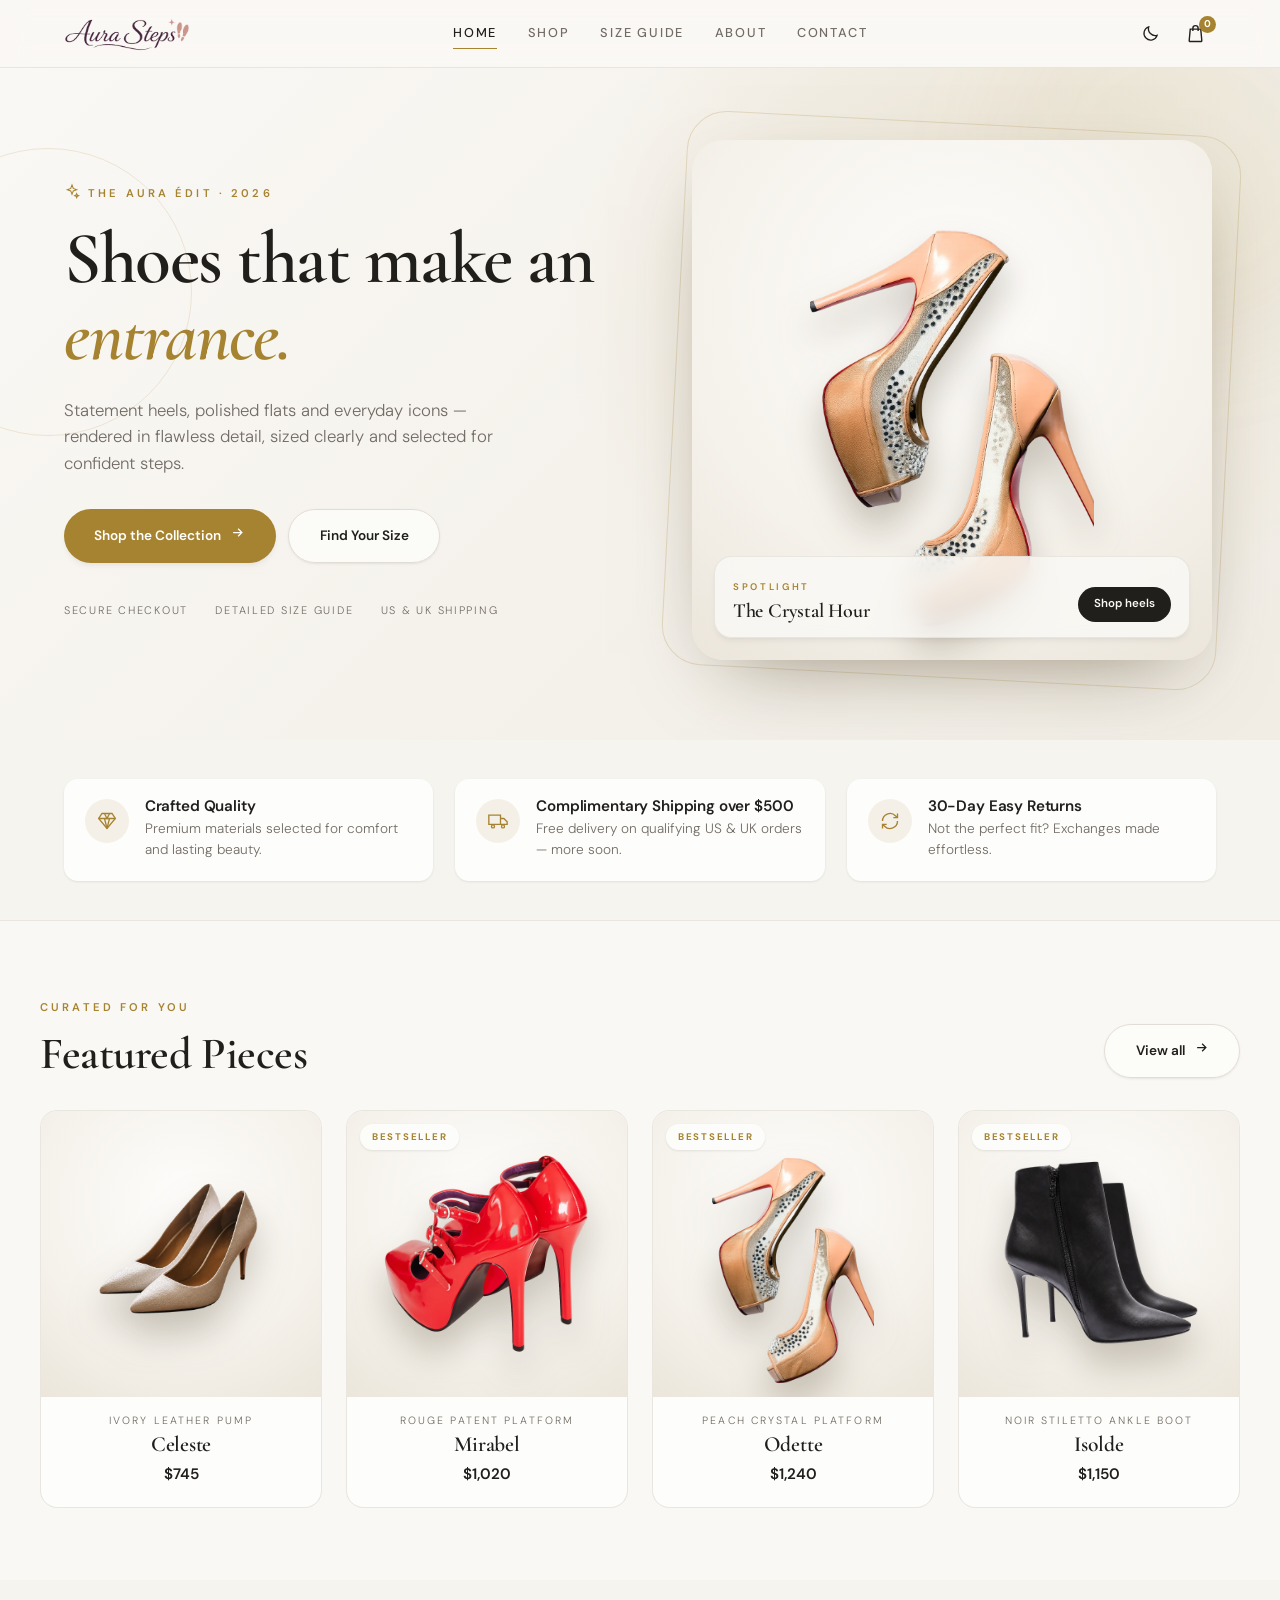
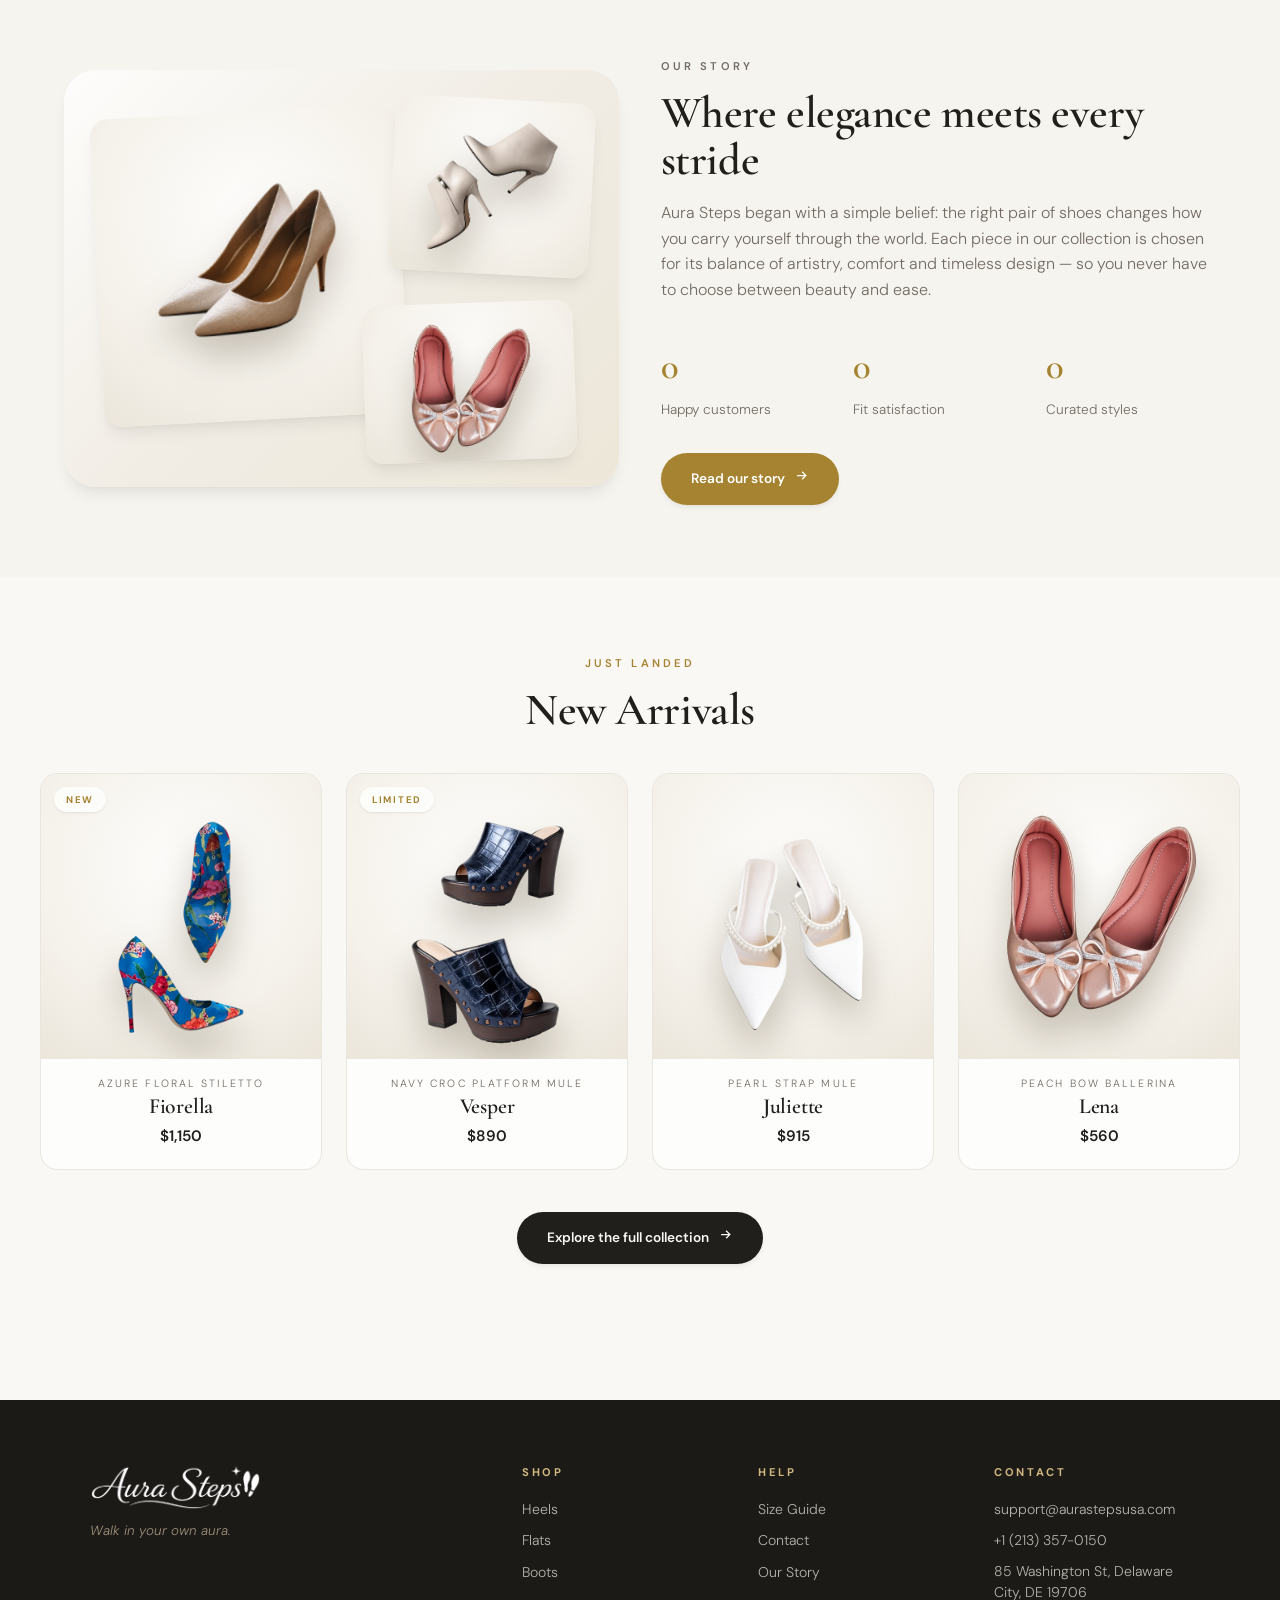
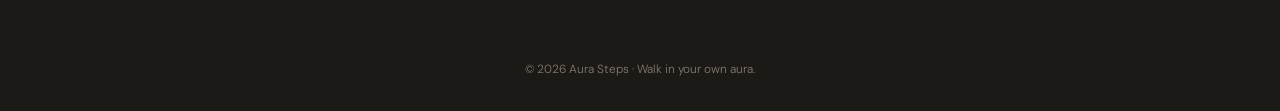
==== commit dc975426: "Support US + UK shipping with an adaptive, autocompleting address form Add a country selector (US/UK" ====
--- a/index.html
+++ b/index.html
@@ -30,7 +30,7 @@
         <div class="hero-tags">
           <span>Secure checkout</span>
           <span>Detailed size guide</span>
-          <span>Fast US shipping</span>
+          <span>US &amp; UK shipping</span>
         </div>
       </div>
       <div class="hero-figure">
@@ -58,7 +58,7 @@
       </div>
       <div class="value-item reveal">
         <span class="vicon" data-icon="truck"></span>
-        <div><h3>Complimentary Shipping over $500</h3><p>Free delivery on qualifying US orders — worldwide soon.</p></div>
+        <div><h3>Complimentary Shipping over $500</h3><p>Free delivery on qualifying US &amp; UK orders — more soon.</p></div>
       </div>
       <div class="value-item reveal">
         <span class="vicon" data-icon="refresh"></span>
--- a/assets/styles.css
+++ b/assets/styles.css
@@ -490,6 +490,18 @@
 .field-msg.error { color: hsl(var(--destructive)); }
 .field-msg.ok { color: hsl(150 45% 40%); }
 #coCountry[readonly] { background: hsl(var(--muted)); color: hsl(var(--muted-foreground)); cursor: not-allowed; }
+.addr-field { position: relative; }
+.addr-suggestions {
+  position: absolute; top: calc(100% - 0.5rem); left: 0; right: 0; z-index: 30;
+  background: hsl(var(--card)); border: 1px solid hsl(var(--border));
+  border-radius: var(--radius-lg); box-shadow: var(--shadow-lg);
+  list-style: none; margin: 0; padding: 0.3rem; max-height: 260px; overflow-y: auto;
+}
+.addr-suggestions li {
+  padding: 0.6rem 0.75rem; border-radius: var(--radius); cursor: pointer;
+  font-size: 0.88rem; color: hsl(var(--foreground)); line-height: 1.35;
+}
+.addr-suggestions li:hover, .addr-suggestions li.active { background: hsl(var(--accent)); }
 
 /* ---------- Contact page ---------- */
 .contact-grid { display: grid; grid-template-columns: 0.8fr 1.2fr; gap: 2.4rem; align-items: start; }
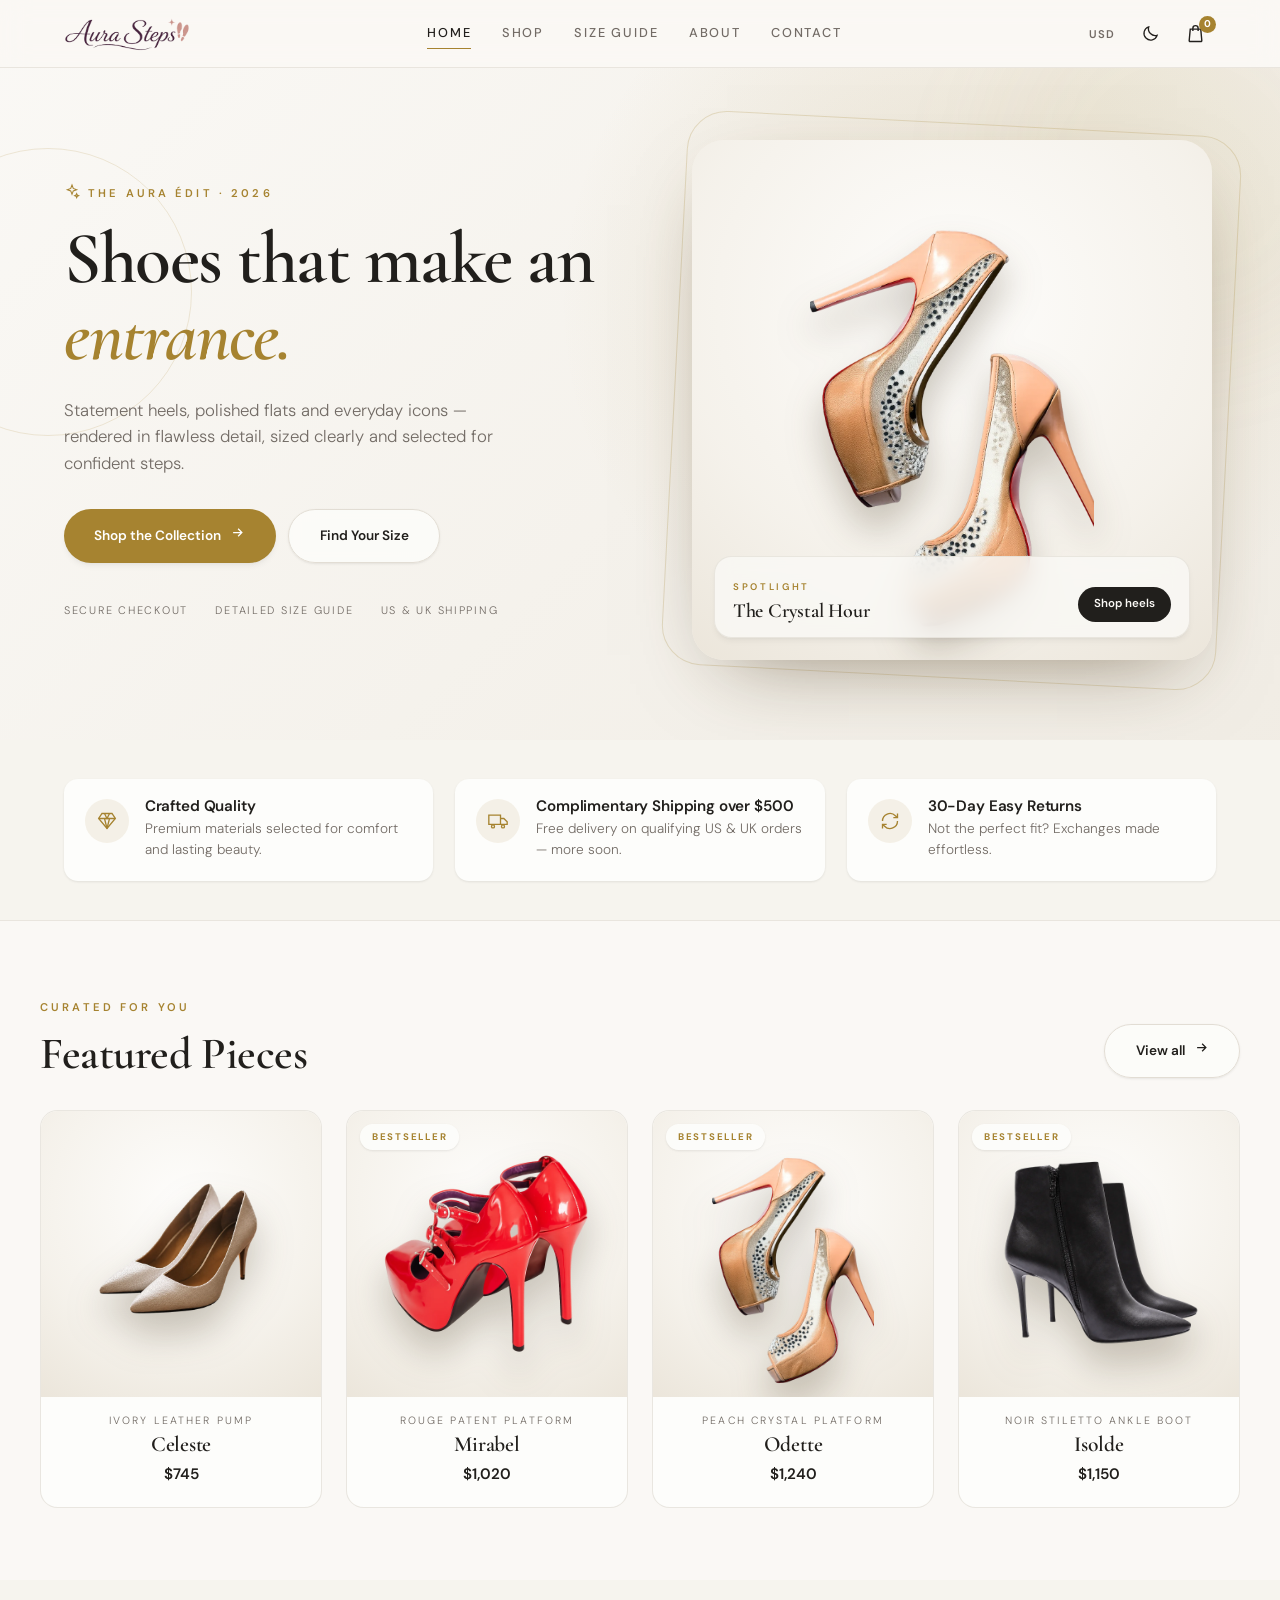
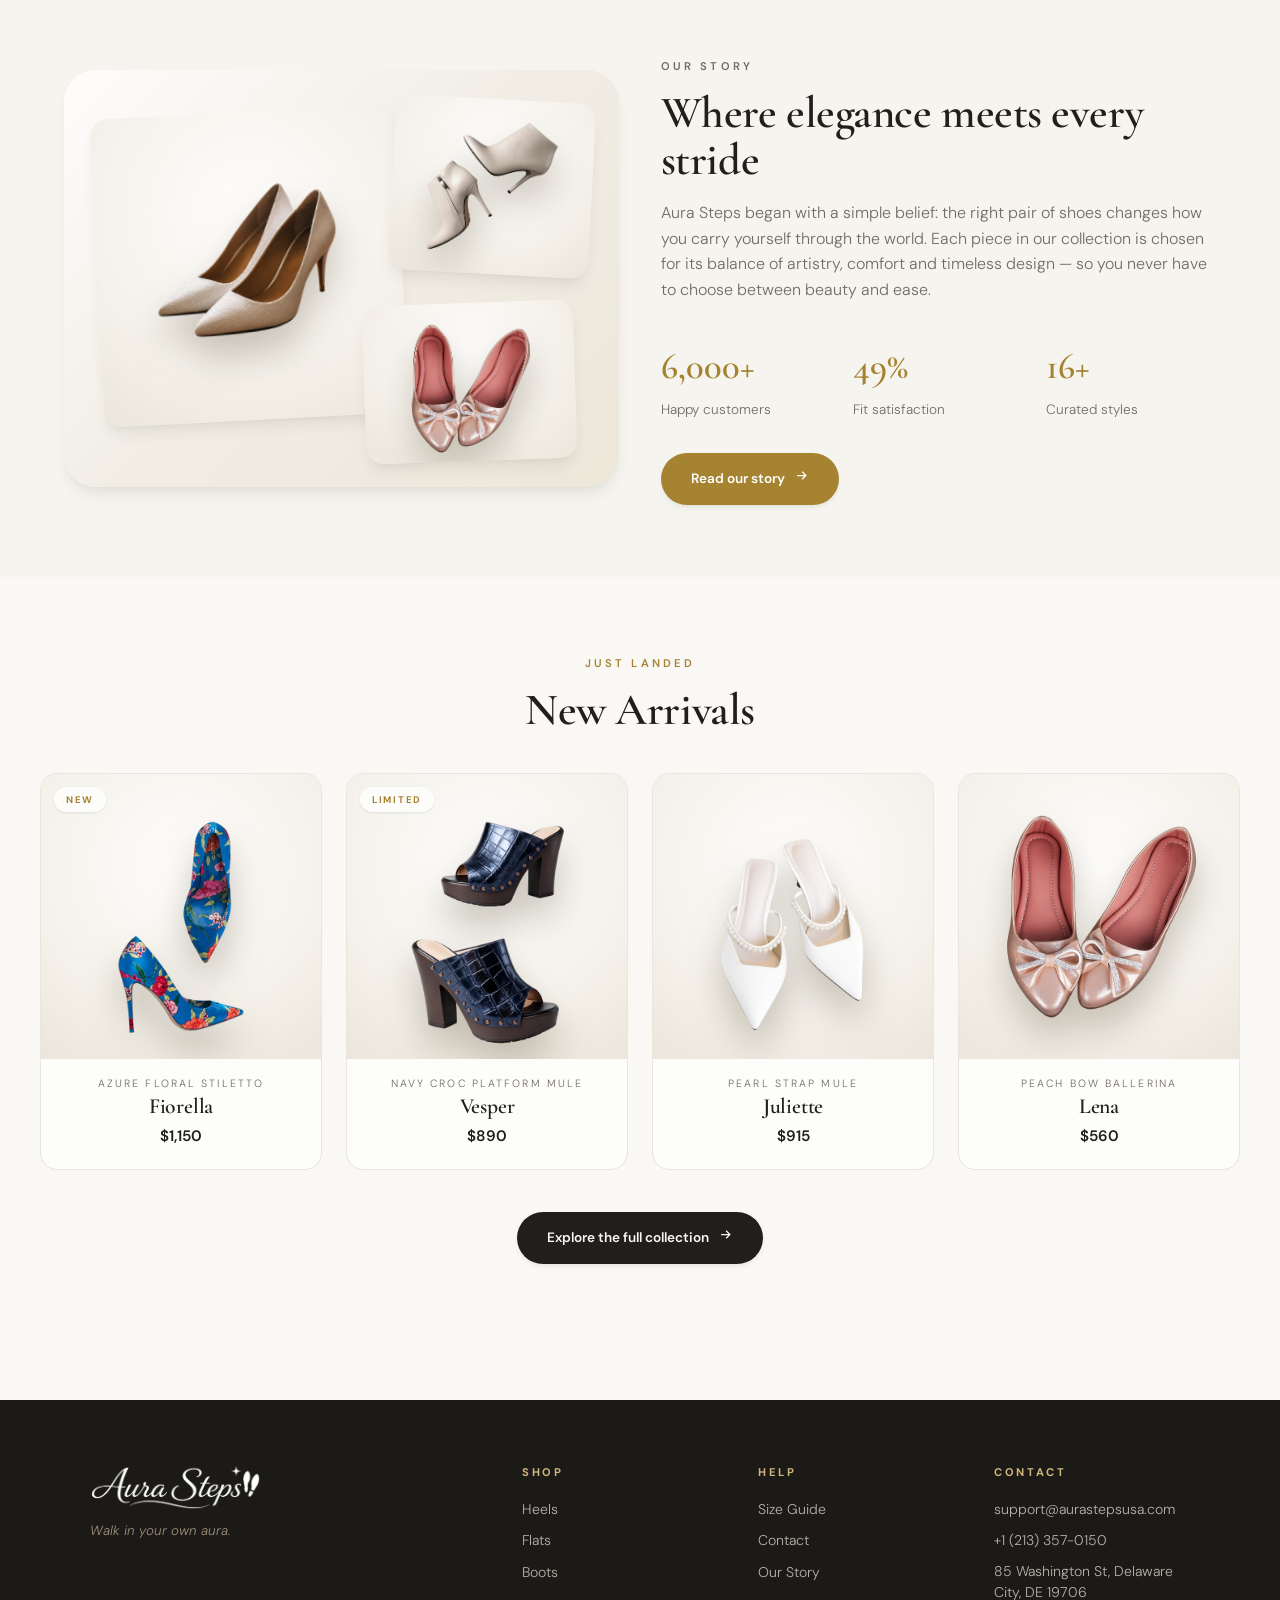
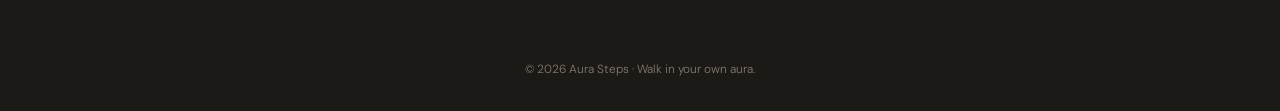
==== commit b9f6c536: "Add USD/GBP currency switcher in the header Prices stay authored in USD; a header toggle (beside dar" ====
--- a/index.html
+++ b/index.html
@@ -58,7 +58,7 @@
       </div>
       <div class="value-item reveal">
         <span class="vicon" data-icon="truck"></span>
-        <div><h3>Complimentary Shipping over $500</h3><p>Free delivery on qualifying US &amp; UK orders — more soon.</p></div>
+        <div><h3>Complimentary Shipping over <span data-usd="500">$500</span></h3><p>Free delivery on qualifying US &amp; UK orders — more soon.</p></div>
       </div>
       <div class="value-item reveal">
         <span class="vicon" data-icon="refresh"></span>
--- a/assets/styles.css
+++ b/assets/styles.css
@@ -161,6 +161,12 @@
   text-decoration: none; transition: background-color var(--duration-fast);
 }
 .icon-btn:hover { background: hsl(var(--accent)); }
+.currency-btn {
+  width: auto; min-width: 46px; padding: 0 0.55rem;
+  font-family: var(--font-body); font-size: 0.7rem; font-weight: 600;
+  letter-spacing: 0.08em; color: hsl(var(--muted-foreground));
+}
+.currency-btn:hover { color: hsl(var(--primary)); }
 .cart-count {
   position: absolute; top: 2px; right: 0;
   background: hsl(var(--primary)); color: hsl(var(--primary-foreground));
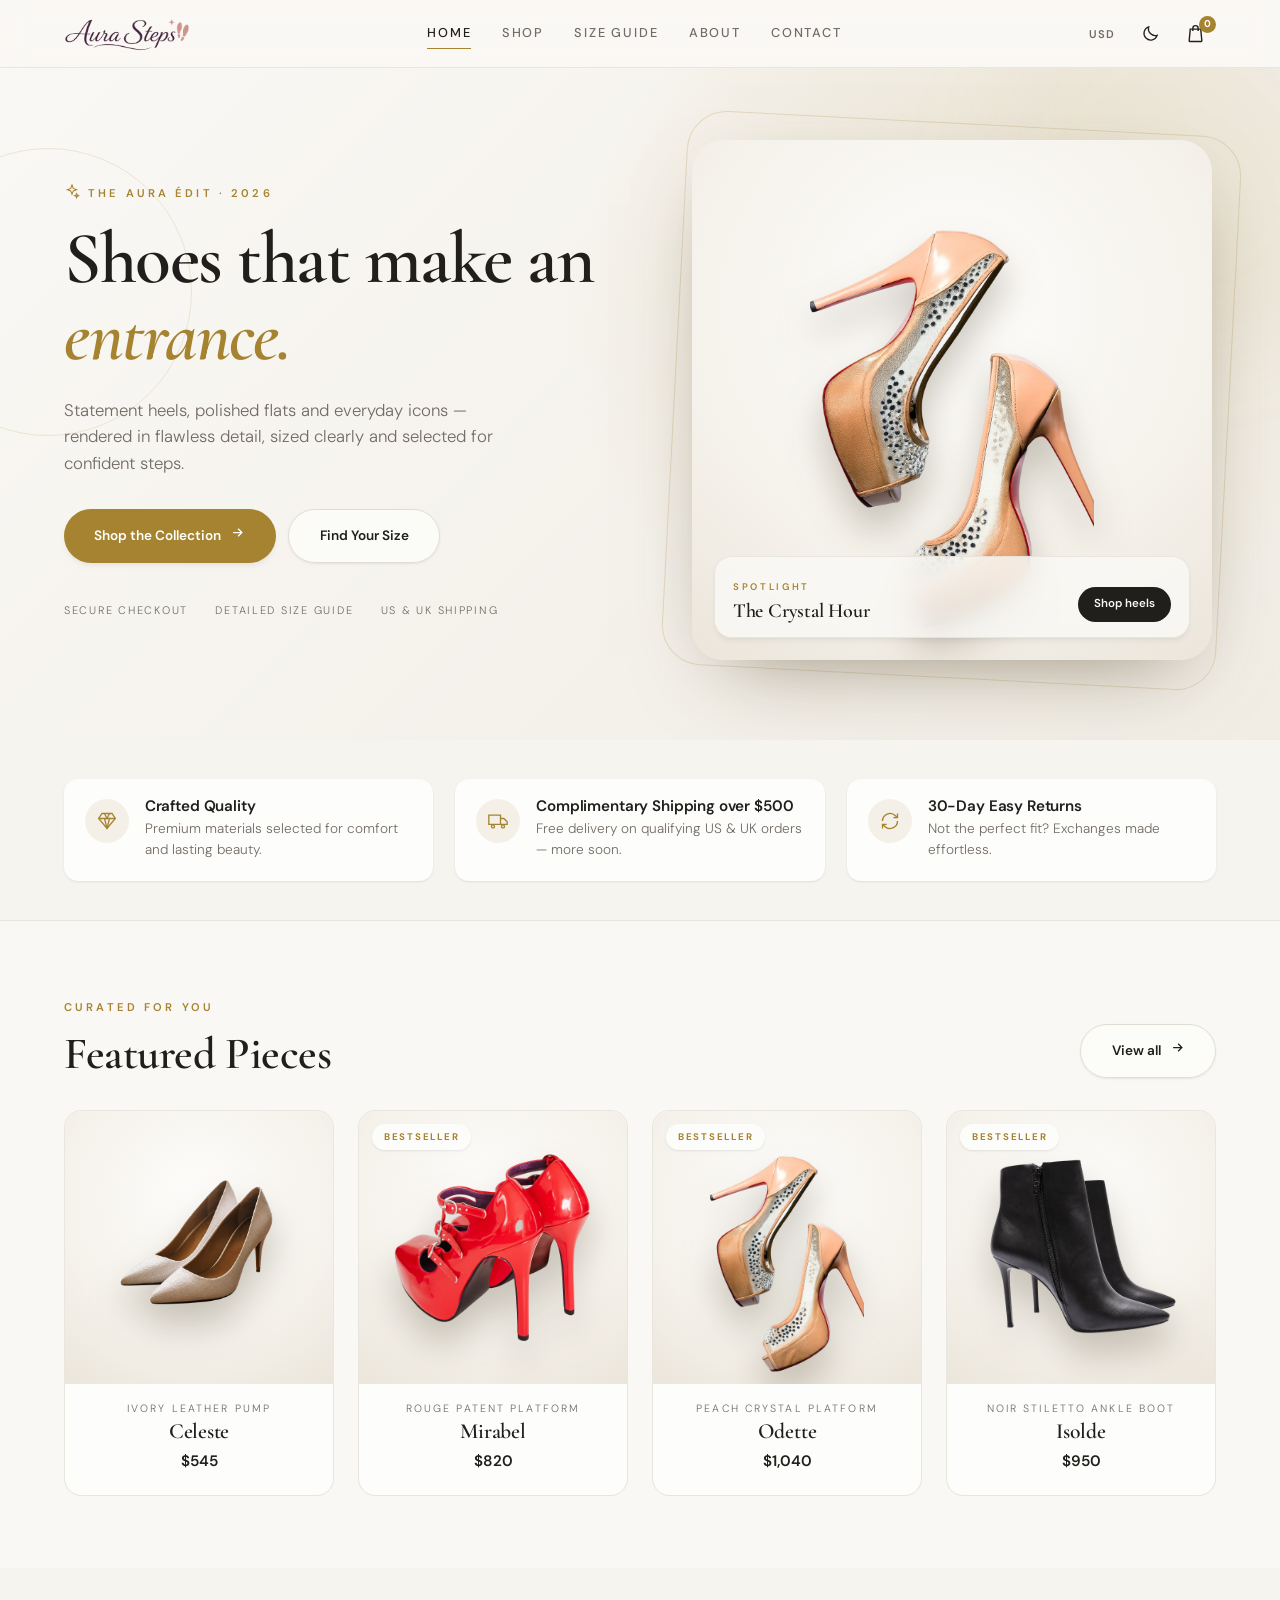
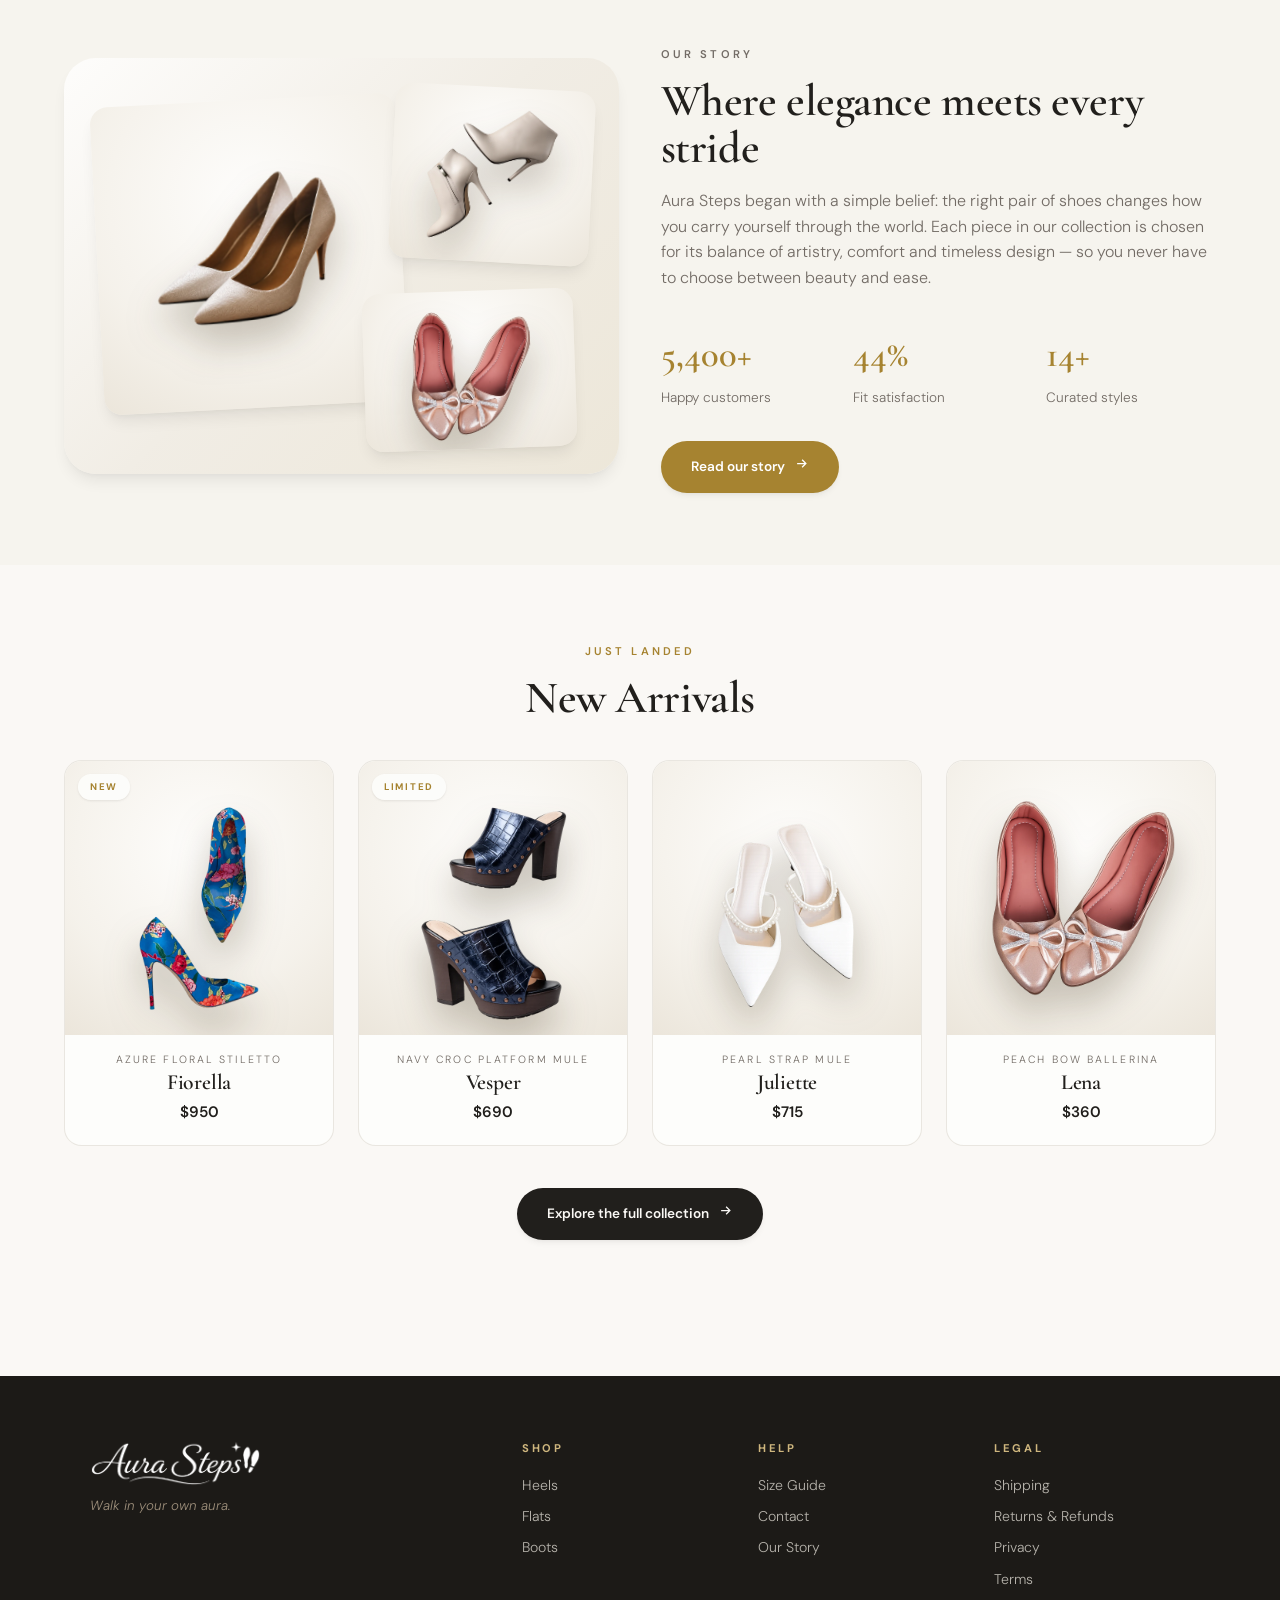
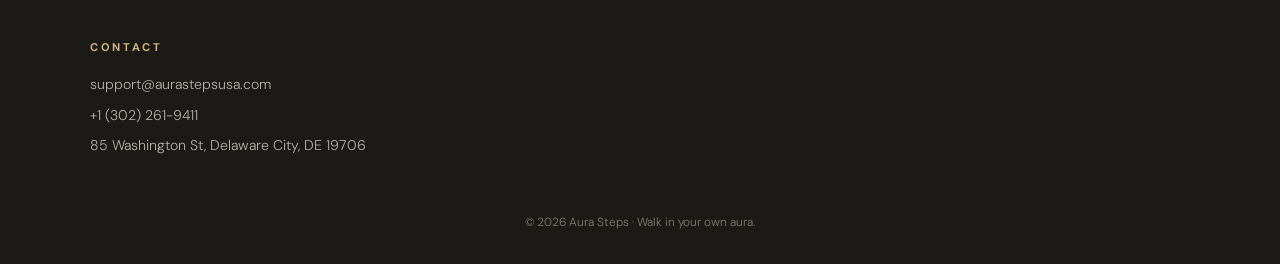
==== commit 2a4a0500: "Add policy pages + social share previews for ad-readiness - Add Shipping, Refund & Returns, Privacy," ====
--- a/index.html
+++ b/index.html
@@ -5,6 +5,19 @@
   <meta name="viewport" content="width=device-width, initial-scale=1.0" />
   <title>Aura Steps — Luxury Footwear for Her</title>
   <meta name="description" content="Statement heels, polished flats and everyday icons — displayed beautifully, sized clearly." />
+  <!-- Social share preview (Open Graph / Twitter) -->
+  <meta property="og:type" content="website" />
+  <meta property="og:site_name" content="Aura Steps" />
+  <meta property="og:title" content="Aura Steps — Luxury Footwear for Her" />
+  <meta property="og:description" content="Statement heels, polished flats and everyday icons — rendered in flawless detail. US &amp; UK shipping." />
+  <meta property="og:url" content="https://aurastepsusa.com/" />
+  <meta property="og:image" content="https://aurastepsusa.com/images/og-share.jpg" />
+  <meta property="og:image:width" content="1200" />
+  <meta property="og:image:height" content="630" />
+  <meta name="twitter:card" content="summary_large_image" />
+  <meta name="twitter:title" content="Aura Steps — Luxury Footwear for Her" />
+  <meta name="twitter:description" content="Statement heels, polished flats and everyday icons — rendered in flawless detail." />
+  <meta name="twitter:image" content="https://aurastepsusa.com/images/og-share.jpg" />
   <link rel="preconnect" href="https://fonts.googleapis.com" />
   <link rel="preconnect" href="https://fonts.gstatic.com" crossorigin />
   <link href="https://fonts.googleapis.com/css2?family=Cormorant+Garamond:ital,wght@0,500;0,600;1,500&family=DM+Sans:ital,opsz,wght@0,9..40,300;0,9..40,400;0,9..40,500;0,9..40,600;1,9..40,300&display=swap" rel="stylesheet" />
--- a/assets/styles.css
+++ b/assets/styles.css
@@ -95,7 +95,7 @@
 }
 
 .container { max-width: 1200px; margin: 0 auto; padding: 0 1.5rem; }
-.section { padding: 4.5rem 0; }
+.section { padding-top: 4.5rem; padding-bottom: 4.5rem; }
 .section-head { margin-bottom: 2.4rem; }
 .section-head.center { text-align: center; }
 .section-head h2 { font-size: clamp(2rem, 3.6vw, 2.8rem); }
@@ -555,7 +555,7 @@
 .reveal.in { opacity: 1; transform: none; }
 
 /* ---------- Page header ---------- */
-.page-head { padding: 3.6rem 0 0.6rem; }
+.page-head { padding-top: 3.6rem; padding-bottom: 0.6rem; }
 .page-head h1 { font-size: clamp(2.3rem, 4.5vw, 3.4rem); }
 
 /* ---------- Responsive ---------- */
@@ -580,3 +580,17 @@
   .nav-links a { padding: 0.7rem 0; border-bottom: none; }
   .menu-btn { display: grid; }
 }
+
+/* ---------- Legal / policy pages ---------- */
+.legal-body { color: hsl(var(--muted-foreground)); font-size: 1rem; line-height: 1.75; }
+.legal-body h2 {
+  font-family: "Cormorant Garamond", Georgia, serif;
+  color: hsl(var(--foreground));
+  font-size: 1.5rem; font-weight: 600;
+  margin: 2.2rem 0 0.6rem;
+}
+.legal-body p { margin: 0 0 1rem; }
+.legal-body ul, .legal-body ol { margin: 0 0 1rem; padding-left: 1.3rem; }
+.legal-body li { margin: 0.35rem 0; }
+.legal-body a { color: hsl(var(--primary)); text-decoration: underline; text-underline-offset: 2px; }
+.legal-body strong { color: hsl(var(--foreground)); }
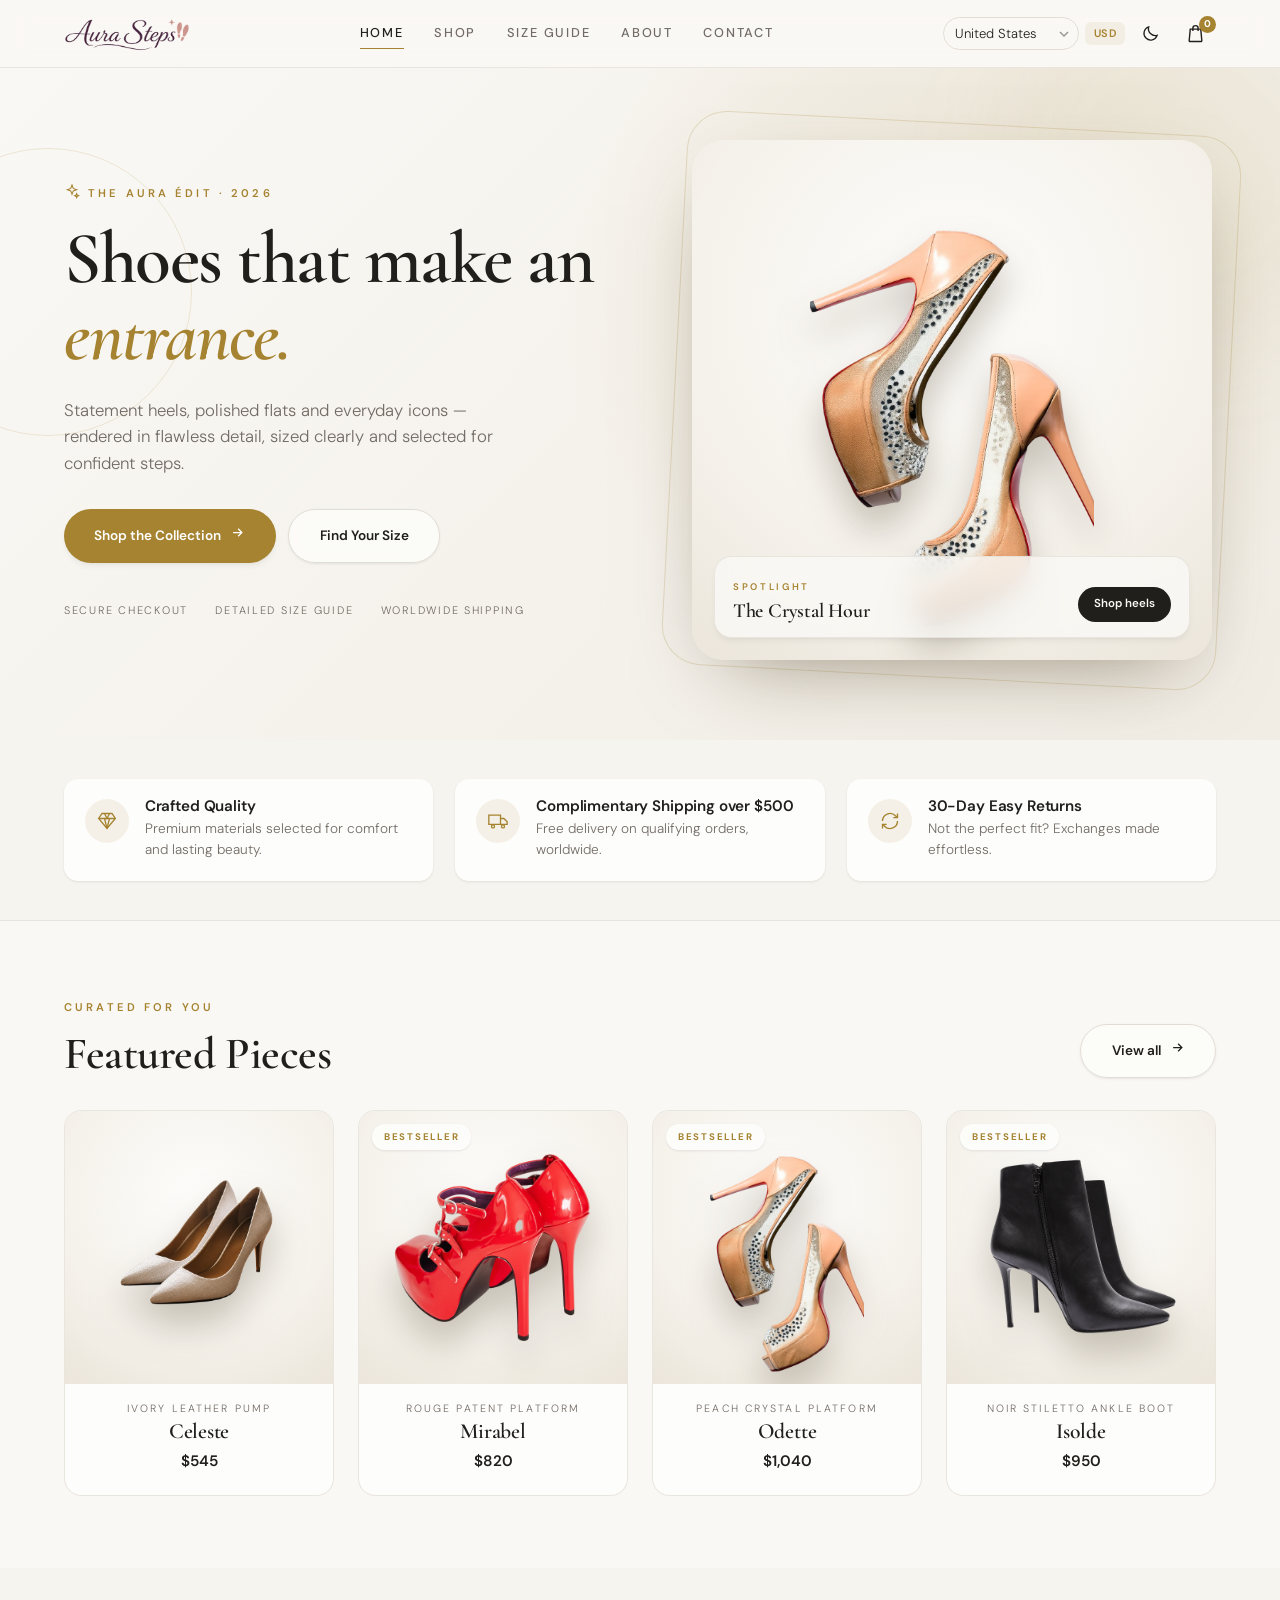
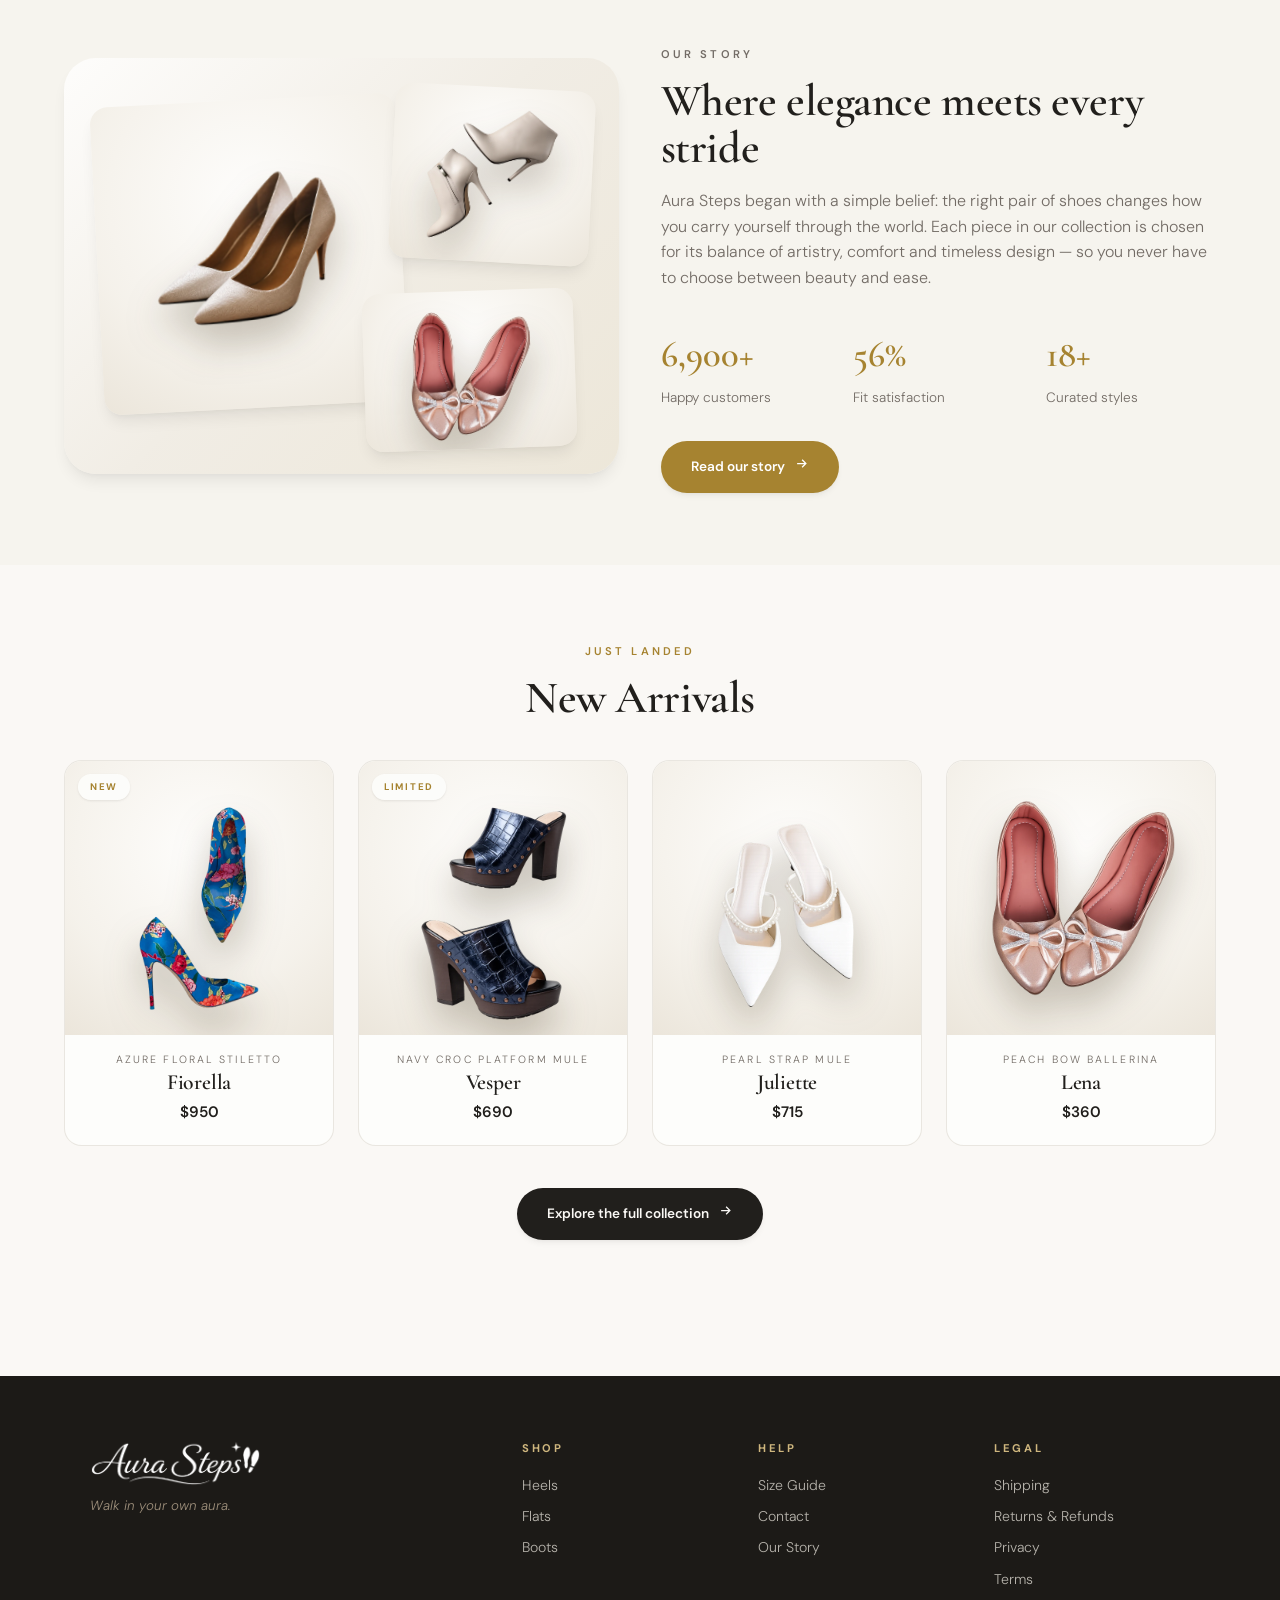
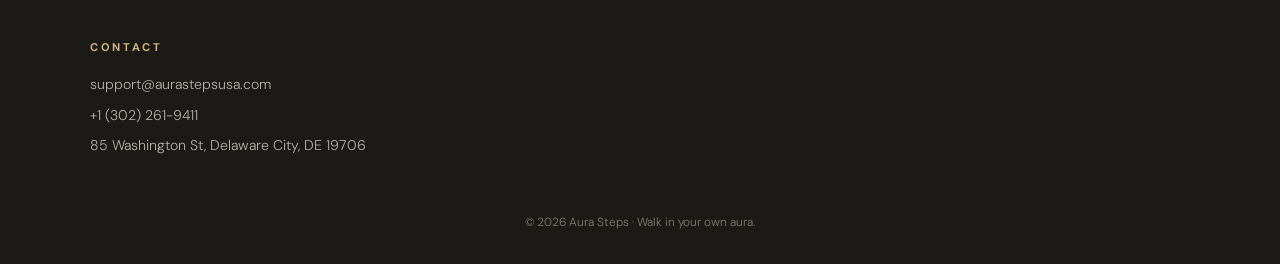
==== commit 3b545803: "Go worldwide: ship everywhere, local currency, global address form - Add all ~198 countries with the" ====
--- a/index.html
+++ b/index.html
@@ -9,7 +9,7 @@
   <meta property="og:type" content="website" />
   <meta property="og:site_name" content="Aura Steps" />
   <meta property="og:title" content="Aura Steps — Luxury Footwear for Her" />
-  <meta property="og:description" content="Statement heels, polished flats and everyday icons — rendered in flawless detail. US &amp; UK shipping." />
+  <meta property="og:description" content="Statement heels, polished flats and everyday icons — rendered in flawless detail. Worldwide shipping." />
   <meta property="og:url" content="https://aurastepsusa.com/" />
   <meta property="og:image" content="https://aurastepsusa.com/images/og-share.jpg" />
   <meta property="og:image:width" content="1200" />
@@ -43,7 +43,7 @@
         <div class="hero-tags">
           <span>Secure checkout</span>
           <span>Detailed size guide</span>
-          <span>US &amp; UK shipping</span>
+          <span>Worldwide shipping</span>
         </div>
       </div>
       <div class="hero-figure">
@@ -71,7 +71,7 @@
       </div>
       <div class="value-item reveal">
         <span class="vicon" data-icon="truck"></span>
-        <div><h3>Complimentary Shipping over <span data-usd="500">$500</span></h3><p>Free delivery on qualifying US &amp; UK orders — more soon.</p></div>
+        <div><h3>Complimentary Shipping over <span data-usd="500">$500</span></h3><p>Free delivery on qualifying orders, worldwide.</p></div>
       </div>
       <div class="value-item reveal">
         <span class="vicon" data-icon="refresh"></span>
--- a/assets/styles.css
+++ b/assets/styles.css
@@ -594,3 +594,23 @@
 .legal-body li { margin: 0.35rem 0; }
 .legal-body a { color: hsl(var(--primary)); text-decoration: underline; text-underline-offset: 2px; }
 .legal-body strong { color: hsl(var(--foreground)); }
+
+/* ---------- Country / currency picker (header) ---------- */
+.country-picker { display: inline-flex; align-items: center; gap: .35rem; }
+.country-picker select {
+  max-width: 8.5rem; font: inherit; font-size: .82rem; color: hsl(var(--foreground));
+  background-color: transparent; border: 1px solid hsl(var(--border));
+  border-radius: 999px; padding: .3rem 1.4rem .3rem .65rem; cursor: pointer;
+  -webkit-appearance: none; appearance: none; text-overflow: ellipsis;
+  background-image: url("data:image/svg+xml,%3Csvg xmlns='http://www.w3.org/2000/svg' width='10' height='6'%3E%3Cpath d='M1 1l4 4 4-4' stroke='%23999' fill='none' stroke-width='1.5'/%3E%3C/svg%3E");
+  background-repeat: no-repeat; background-position: right .55rem center;
+}
+.country-picker select:hover { border-color: hsl(var(--primary)); }
+.currency-badge {
+  font-size: .68rem; font-weight: 600; letter-spacing: .04em; color: hsl(var(--primary));
+  background: hsl(var(--primary) / 0.09); border-radius: 6px; padding: .2rem .4rem;
+  min-width: 2.5rem; text-align: center;
+}
+@media (max-width: 620px) { .country-picker select { max-width: 5.5rem; } }
+/* keep hidden address fields hidden inside styled forms */
+.checkout-form [hidden] { display: none !important; }
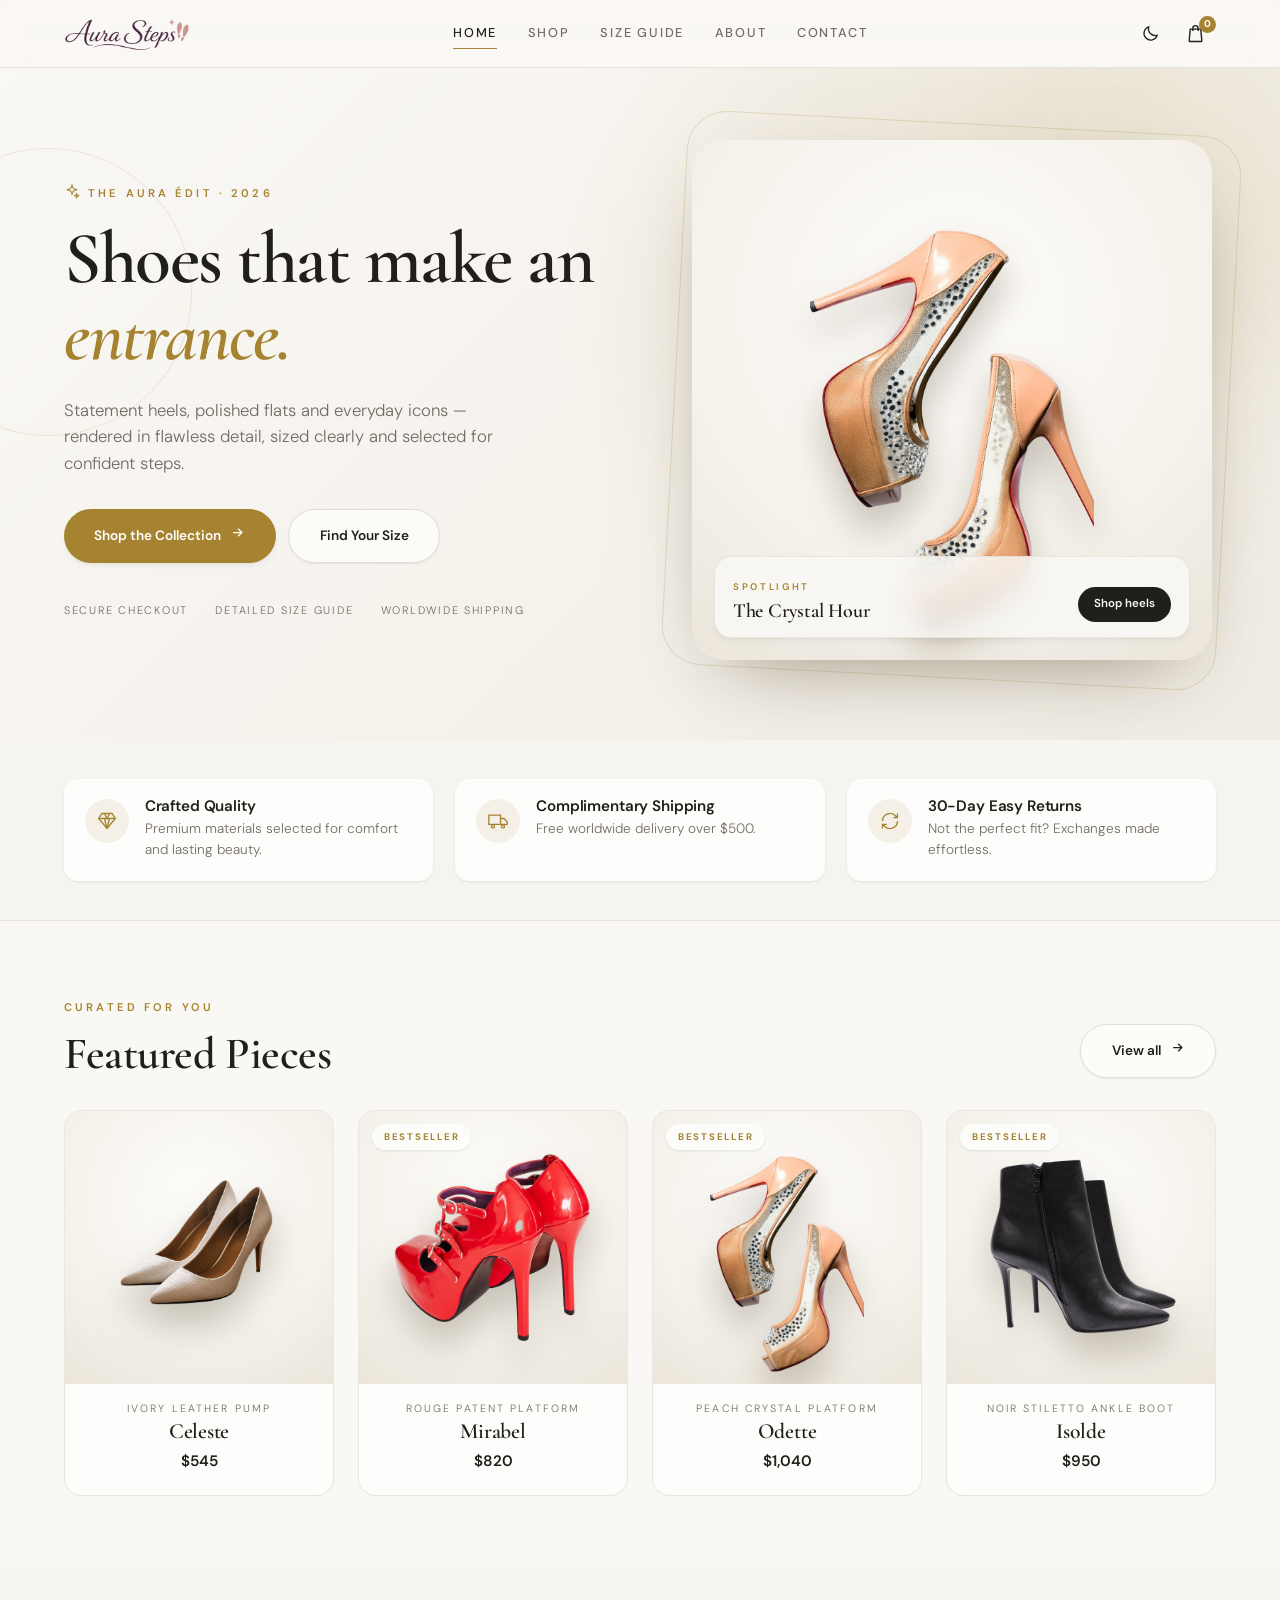
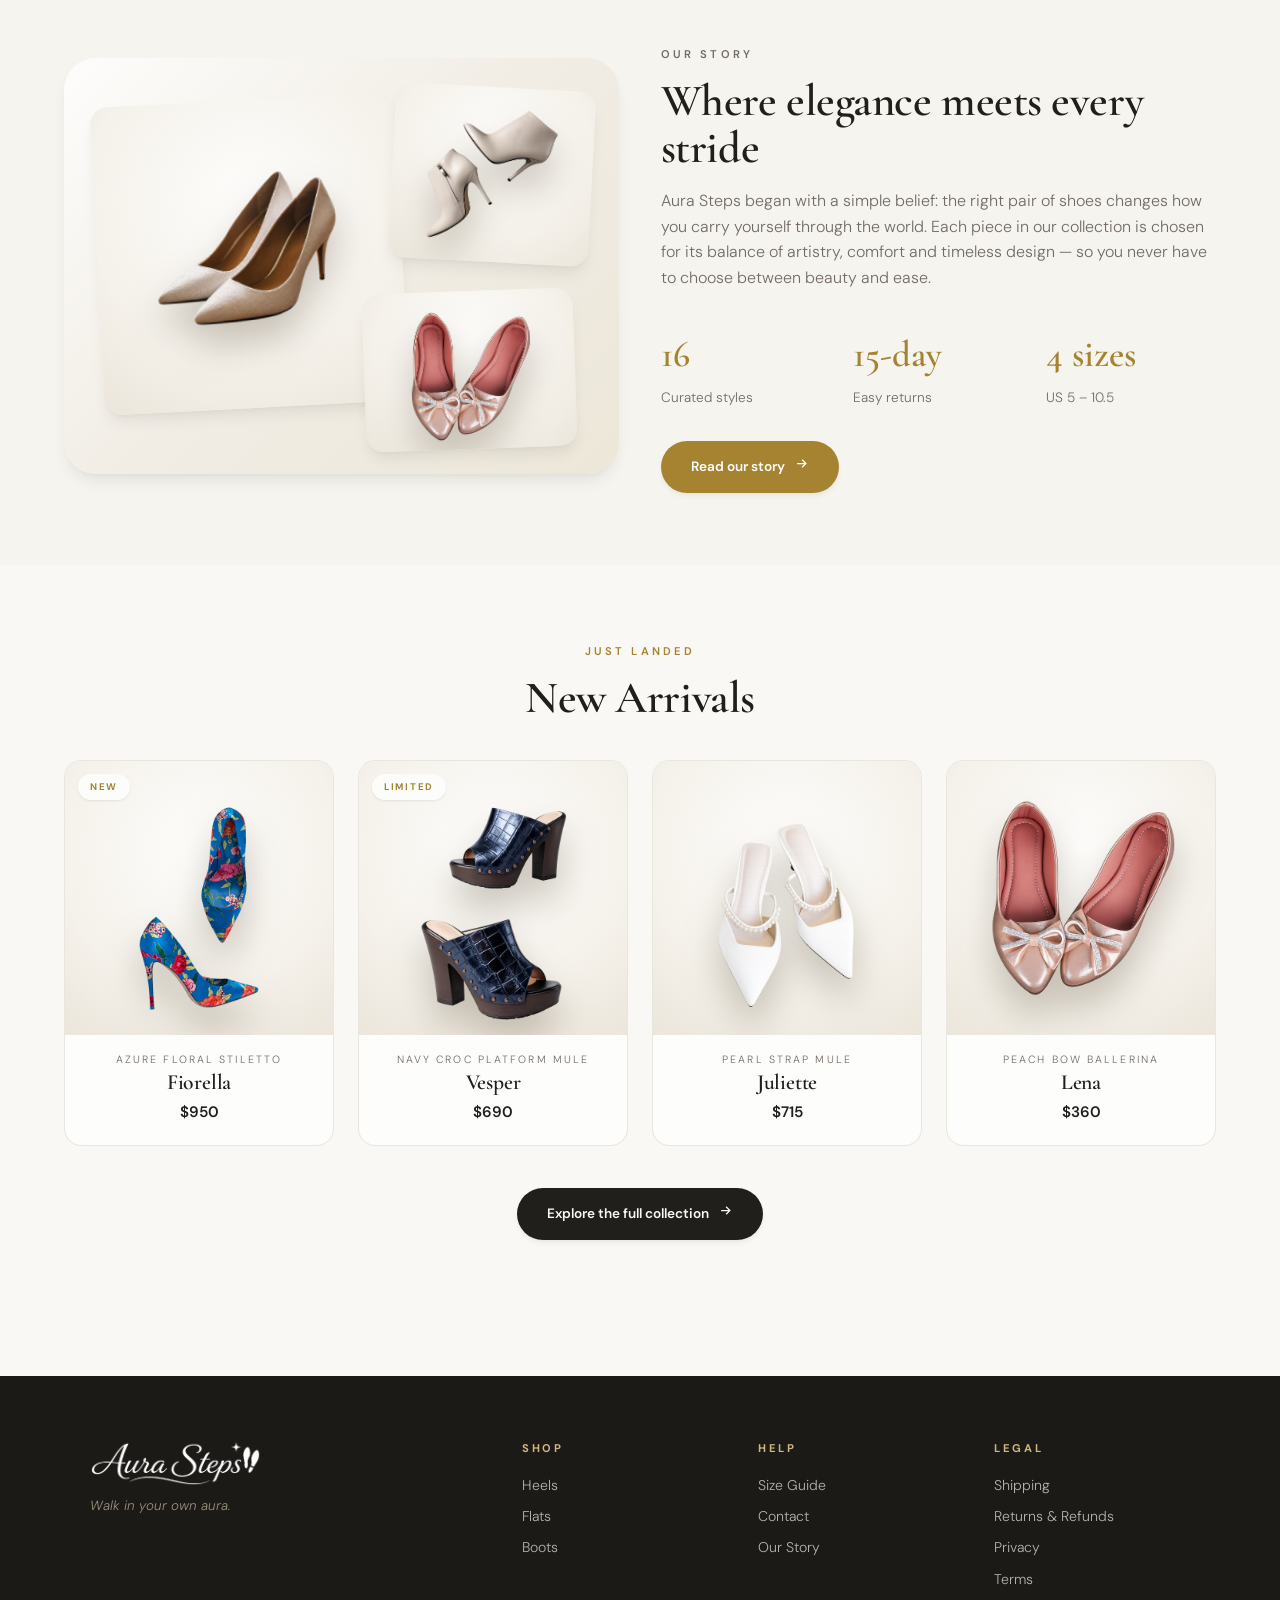
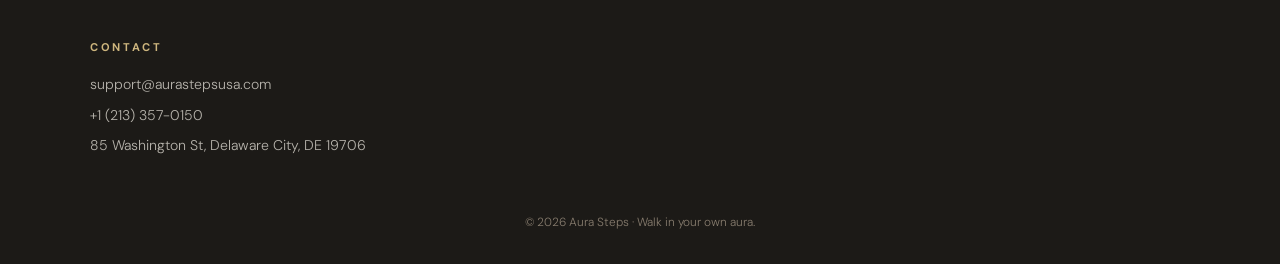
==== commit 60d6d40e: "Cut redundant microcopy across the site - checkout: drop 'Secure checkout' badge duplicating the eye" ====
--- a/index.html
+++ b/index.html
@@ -71,7 +71,7 @@
       </div>
       <div class="value-item reveal">
         <span class="vicon" data-icon="truck"></span>
-        <div><h3>Complimentary Shipping over <span data-usd="500">$500</span></h3><p>Free delivery on qualifying orders, worldwide.</p></div>
+        <div><h3>Complimentary Shipping</h3><p>Free worldwide delivery over <span data-usd="500">$500</span>.</p></div>
       </div>
       <div class="value-item reveal">
         <span class="vicon" data-icon="refresh"></span>
@@ -105,9 +105,9 @@
         <h2>Where elegance meets every stride</h2>
         <p>Aura Steps began with a simple belief: the right pair of shoes changes how you carry yourself through the world. Each piece in our collection is chosen for its balance of artistry, comfort and timeless design — so you never have to choose between beauty and ease.</p>
         <div class="story-stats">
-          <div><span class="counter" data-target="12000" data-suffix="+">0</span><p>Happy customers</p></div>
-          <div><span class="counter" data-target="98" data-suffix="%">0</span><p>Fit satisfaction</p></div>
-          <div><span class="counter" id="stylesCount" data-target="32" data-suffix="+">0</span><p>Curated styles</p></div>
+          <div><span class="counter" id="stylesCount" data-target="32" data-suffix="">0</span><p>Curated styles</p></div>
+          <div><span class="counter" data-target="30" data-suffix="-day">0</span><p>Easy returns</p></div>
+          <div><span class="counter" data-target="8" data-suffix=" sizes">0</span><p>US 5 – 10.5</p></div>
         </div>
         <a href="about.html" class="btn btn-primary" style="margin-top: 2rem;">Read our story <span data-icon="arrow"></span></a>
       </div>
--- a/assets/styles.css
+++ b/assets/styles.css
@@ -594,23 +594,5 @@
 .legal-body li { margin: 0.35rem 0; }
 .legal-body a { color: hsl(var(--primary)); text-decoration: underline; text-underline-offset: 2px; }
 .legal-body strong { color: hsl(var(--foreground)); }
-
-/* ---------- Country / currency picker (header) ---------- */
-.country-picker { display: inline-flex; align-items: center; gap: .35rem; }
-.country-picker select {
-  max-width: 8.5rem; font: inherit; font-size: .82rem; color: hsl(var(--foreground));
-  background-color: transparent; border: 1px solid hsl(var(--border));
-  border-radius: 999px; padding: .3rem 1.4rem .3rem .65rem; cursor: pointer;
-  -webkit-appearance: none; appearance: none; text-overflow: ellipsis;
-  background-image: url("data:image/svg+xml,%3Csvg xmlns='http://www.w3.org/2000/svg' width='10' height='6'%3E%3Cpath d='M1 1l4 4 4-4' stroke='%23999' fill='none' stroke-width='1.5'/%3E%3C/svg%3E");
-  background-repeat: no-repeat; background-position: right .55rem center;
-}
-.country-picker select:hover { border-color: hsl(var(--primary)); }
-.currency-badge {
-  font-size: .68rem; font-weight: 600; letter-spacing: .04em; color: hsl(var(--primary));
-  background: hsl(var(--primary) / 0.09); border-radius: 6px; padding: .2rem .4rem;
-  min-width: 2.5rem; text-align: center;
-}
-@media (max-width: 620px) { .country-picker select { max-width: 5.5rem; } }
 /* keep hidden address fields hidden inside styled forms */
 .checkout-form [hidden] { display: none !important; }
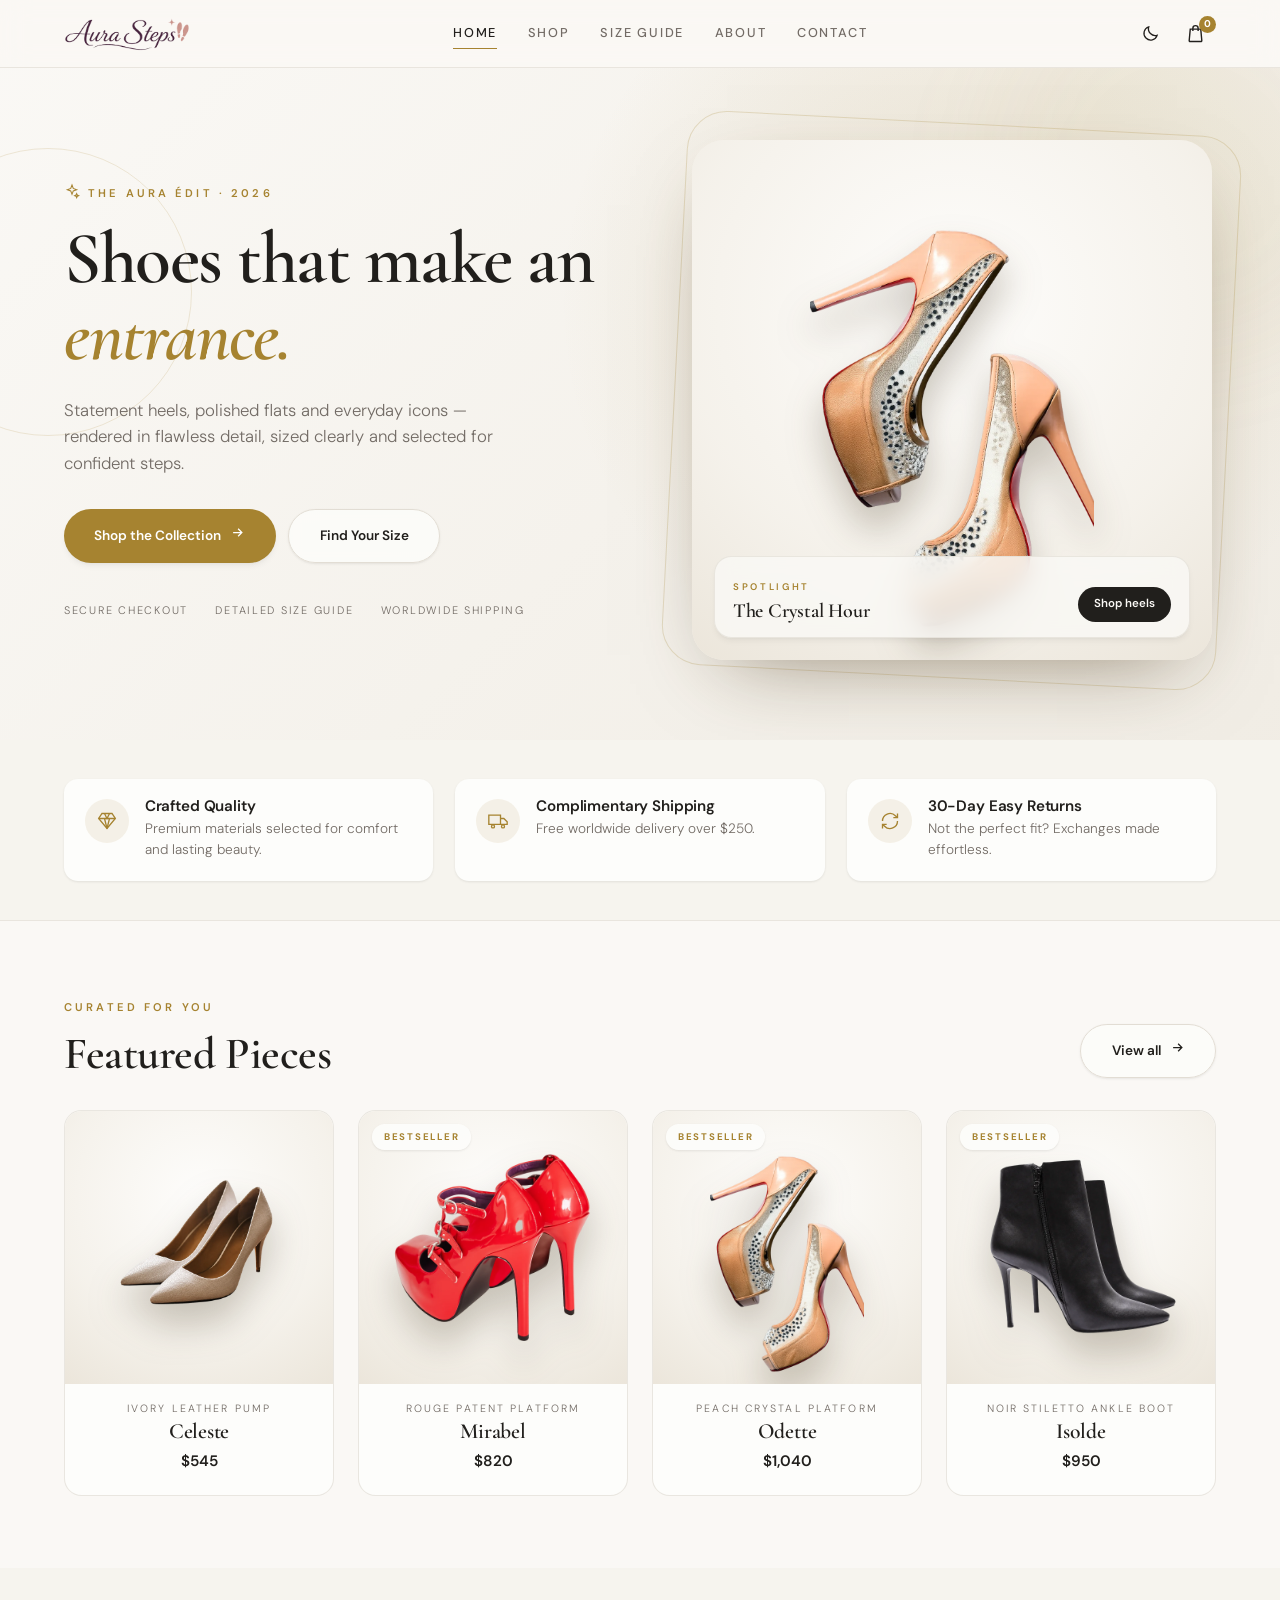
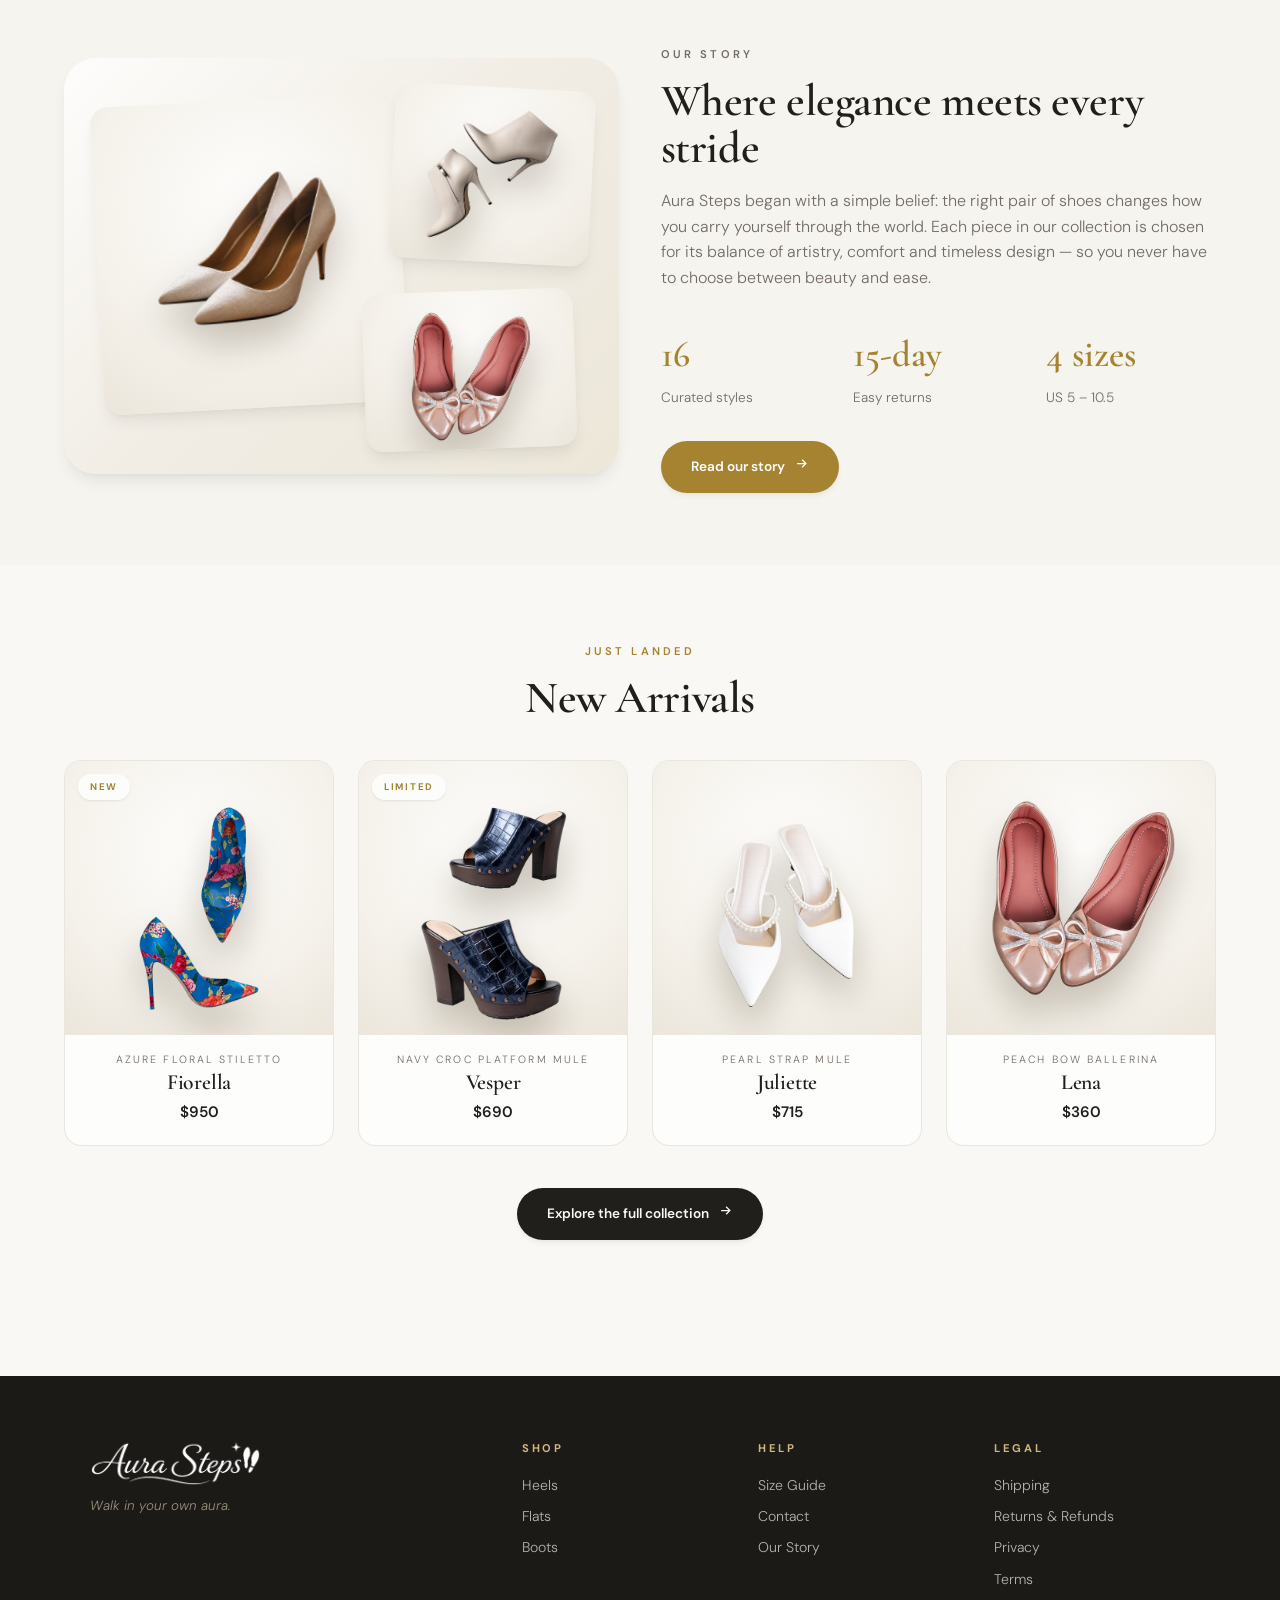
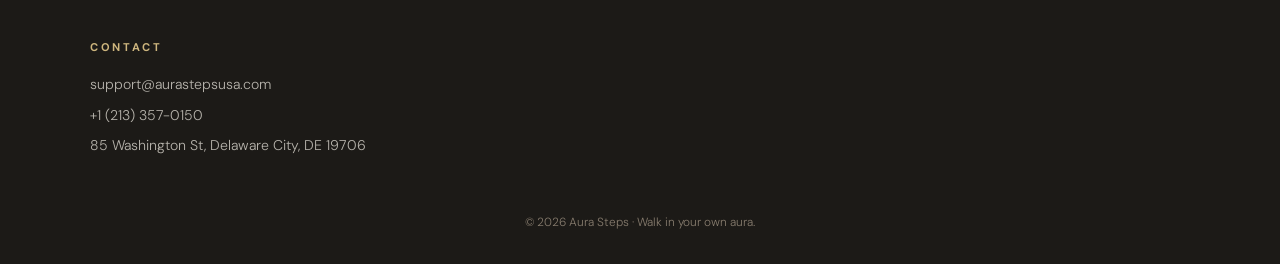
==== commit dbb324c1: "Drop free-shipping threshold to $250 for the sale Halved prices made the old $500 threshold much har" ====
--- a/index.html
+++ b/index.html
@@ -71,7 +71,7 @@
       </div>
       <div class="value-item reveal">
         <span class="vicon" data-icon="truck"></span>
-        <div><h3>Complimentary Shipping</h3><p>Free worldwide delivery over <span data-usd="500">$500</span>.</p></div>
+        <div><h3>Complimentary Shipping</h3><p>Free worldwide delivery over <span class="js-free-ship">$250</span>.</p></div>
       </div>
       <div class="value-item reveal">
         <span class="vicon" data-icon="refresh"></span>
--- a/assets/styles.css
+++ b/assets/styles.css
@@ -596,3 +596,28 @@
 .legal-body strong { color: hsl(var(--foreground)); }
 /* keep hidden address fields hidden inside styled forms */
 .checkout-form [hidden] { display: none !important; }
+
+/* ---------- Sale banner + was/now pricing ---------- */
+.sale-bar {
+  background: hsl(var(--foreground));
+  color: hsl(var(--background));
+  overflow: hidden;
+  white-space: nowrap;
+}
+.sale-track { display: inline-flex; animation: sale-marquee 38s linear infinite; will-change: transform; }
+.sale-track span {
+  display: inline-block; padding: 0.5rem 0;
+  font-size: 0.68rem; font-weight: 600;
+  letter-spacing: 0.22em; text-transform: uppercase;
+}
+.sale-track span::after { content: "·"; margin: 0 1.6rem; opacity: 0.5; }
+@keyframes sale-marquee { from { transform: translateX(0); } to { transform: translateX(-50%); } }
+@media (prefers-reduced-motion: reduce) { .sale-track { animation: none; } }
+
+.price-was {
+  color: hsl(var(--muted-foreground));
+  font-weight: 300;
+  text-decoration-thickness: 1px;
+  margin-right: 0.45rem;
+}
+.price-now { color: hsl(var(--primary)); font-weight: 600; }
